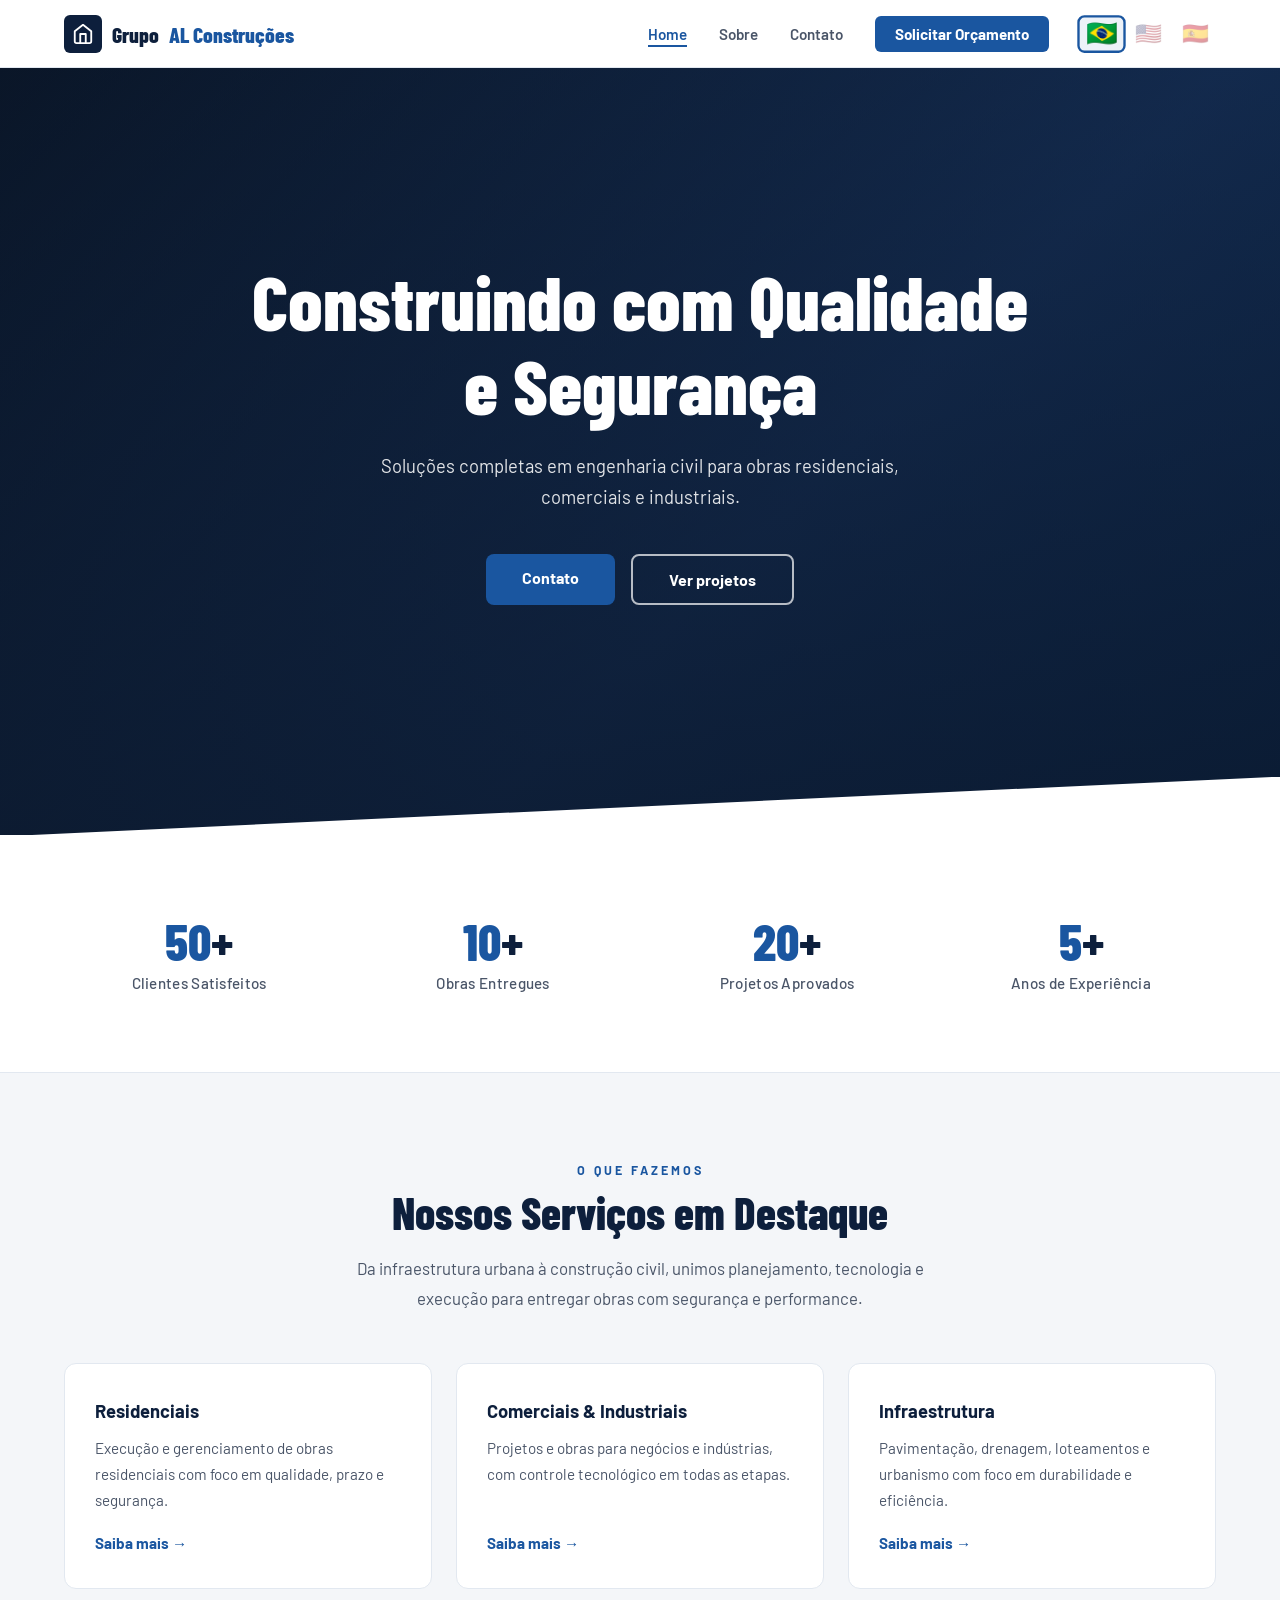
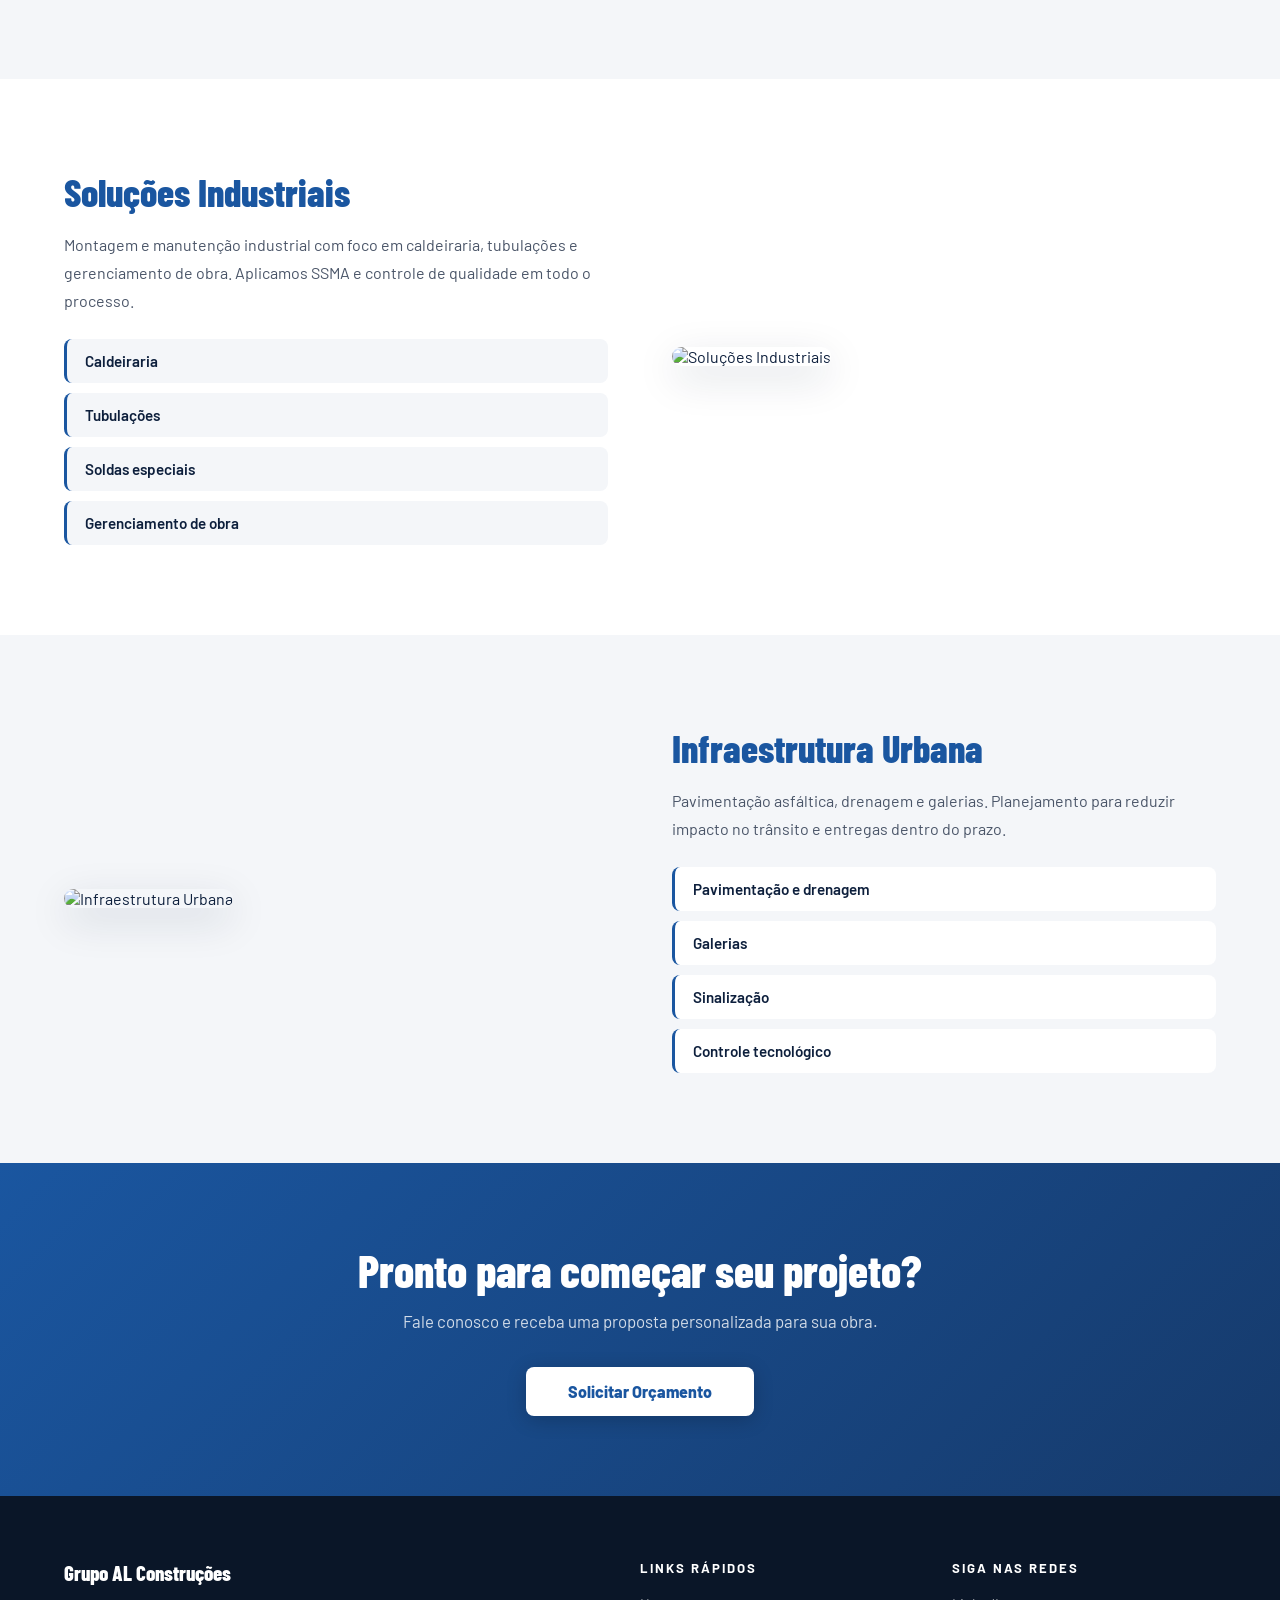
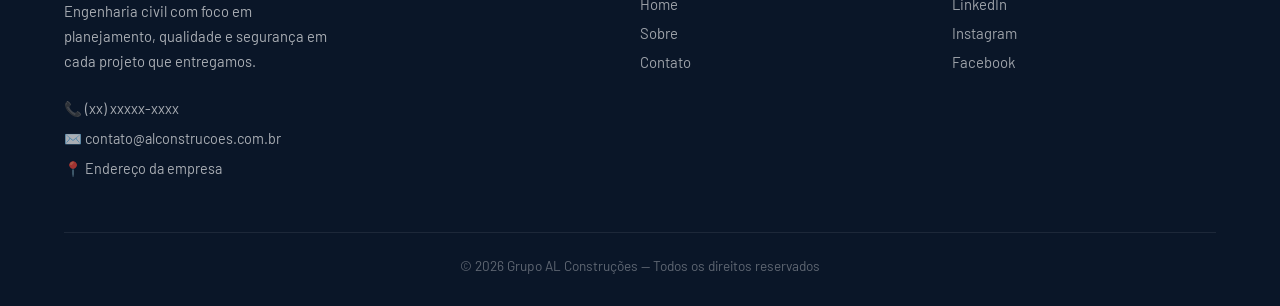
==== index.html @ e84b9c86 "atualiza nome para Grupo AL Construções" ====
<!DOCTYPE html>
<html lang="pt-BR">
<head>
  <meta charset="UTF-8"/>
  <meta name="viewport" content="width=device-width, initial-scale=1.0"/>
  <title>Home | Grupo AL Construções</title>
  <link href="https://fonts.googleapis.com/css2?family=Barlow:wght@400;500;600;700;800&family=Barlow+Condensed:wght@600;700;800&display=swap" rel="stylesheet"/>
  <link rel="stylesheet" href="assets/css/style.css"/>
  <style>

    /* ── HERO HOME ── */
    .hero-home {
      margin-top: var(--nav-height);
      position: relative; min-height: 620px;
      background: linear-gradient(135deg, #0a1628 0%, #1a3a6b 60%, #0d2e5a 100%);
      display: flex; align-items: center; justify-content: center; overflow: hidden;
    }
    .hero-home .hero-bg {
      position: absolute; inset: 0;
      background-image: url('assets/images/hero-home.jpg');
      background-size: cover; background-position: center; opacity: 0.28;
    }
    .hero-home .hero-overlay {
      position: absolute; inset: 0;
      background: linear-gradient(to bottom, rgba(10,22,40,0.45) 0%, rgba(10,22,40,0.78) 100%);
    }
    .hero-home::after {
      content: ''; position: absolute; bottom: -2px; left: 0; right: 0;
      height: 60px; background: var(--white);
      clip-path: polygon(0 100%, 100% 0, 100% 100%);
    }
    .hero-home-content {
      position: relative; z-index: 2;
      text-align: center; color: var(--white);
      padding: 100px 20px 140px;
      animation: fadeUp .8s ease both;
      max-width: 820px;
    }
    .hero-home-content h1 {
      font-family: 'Barlow Condensed', sans-serif;
      font-size: clamp(2.8rem, 6vw, 4.8rem);
      font-weight: 800; line-height: 1.1; margin-bottom: 24px;
    }
    .hero-home-content h1 em {
      font-style: normal; color: var(--gold);
    }
    .hero-home-content p {
      font-size: 1.15rem; max-width: 580px;
      margin: 0 auto 40px; opacity: 0.88; line-height: 1.7;
    }
    .hero-btns { display: flex; gap: 16px; justify-content: center; flex-wrap: wrap; }
    .btn-primary {
      display: inline-block;
      background: var(--blue-accent); color: var(--white);
      font-family: 'Barlow', sans-serif; font-weight: 700; font-size: 1rem;
      padding: 14px 36px; border-radius: 8px; text-decoration: none;
      transition: background .2s, transform .2s;
    }
    .btn-primary:hover { background: var(--blue-mid); transform: translateY(-2px); }
    .btn-outline {
      display: inline-block;
      background: transparent; color: var(--white);
      border: 2px solid rgba(255,255,255,0.7);
      font-family: 'Barlow', sans-serif; font-weight: 700; font-size: 1rem;
      padding: 14px 36px; border-radius: 8px; text-decoration: none;
      transition: background .2s, border-color .2s, transform .2s;
    }
    .btn-outline:hover {
      background: rgba(255,255,255,0.1);
      border-color: var(--white); transform: translateY(-2px);
    }

    /* ── STATS ── */
    .stats {
      background: var(--white);
      padding: 60px 5%;
      border-bottom: 1px solid var(--gray-mid);
    }
    .stats-grid {
      display: grid; grid-template-columns: repeat(4, 1fr);
      gap: 24px; max-width: 1200px; margin: 0 auto;
      text-align: center;
    }
    .stat-item { padding: 20px; }
    .stat-num {
      font-family: 'Barlow Condensed', sans-serif;
      font-size: clamp(2.4rem, 4vw, 3.4rem);
      font-weight: 800; color: var(--blue-dark);
      line-height: 1; margin-bottom: 8px;
    }
    .stat-num span { color: var(--blue-accent); }
    .stat-label {
      font-size: 0.95rem; color: var(--gray-text);
      font-weight: 500; letter-spacing: 0.3px;
    }

    /* ── SERVIÇOS ── */
    .services { background: var(--gray-light); }
    .services-header { text-align: center; margin-bottom: 50px; }
    .services-header .section-sub { margin: 0 auto; }
    .services-grid {
      display: grid; grid-template-columns: repeat(3, 1fr);
      gap: 24px; max-width: 1200px; margin: 0 auto;
    }
    .service-card {
      background: var(--white); border-radius: 12px;
      padding: 36px 30px; border: 1px solid var(--gray-mid);
      transition: transform .25s, box-shadow .25s;
      display: flex; flex-direction: column;
    }
    .service-card:hover {
      transform: translateY(-6px);
      box-shadow: 0 16px 40px rgba(13,31,60,0.10);
    }
    .service-card h3 {
      font-size: 1.15rem; font-weight: 700;
      color: var(--blue-dark); margin-bottom: 14px;
    }
    .service-card p {
      font-size: 0.95rem; color: var(--gray-text);
      line-height: 1.7; flex: 1;
    }
    .service-link {
      display: inline-block; margin-top: 20px;
      color: var(--blue-accent); font-weight: 700; font-size: 0.95rem;
      text-decoration: none; transition: gap .2s;
    }
    .service-link:hover { color: var(--blue-mid); }
    .service-link::after { content: ' →'; }

    /* ── SEÇÃO SERVIÇO DETALHADO (texto + foto alternados) ── */
    .service-detail { background: var(--white); }
    .service-detail.alt { background: var(--gray-light); }

    .service-detail-inner {
      max-width: 1200px; margin: 0 auto;
      display: grid; grid-template-columns: 1fr 1fr;
      gap: 64px; align-items: center;
    }
    .service-detail.alt .service-detail-inner { direction: rtl; }
    .service-detail.alt .service-detail-text { direction: ltr; }
    .service-detail.alt .service-detail-img  { direction: ltr; }

    .service-detail-text h2 {
      font-family: 'Barlow Condensed', sans-serif;
      font-size: clamp(1.8rem, 3vw, 2.6rem);
      font-weight: 800; color: var(--blue-accent);
      margin-bottom: 16px; line-height: 1.2;
    }
    .service-detail-text p {
      font-size: 1rem; color: var(--gray-text);
      line-height: 1.75; margin-bottom: 24px;
    }
    .service-tags { display: flex; flex-direction: column; gap: 10px; }
    .service-tag {
      background: var(--gray-light);
      border-radius: 8px; padding: 13px 18px;
      font-size: 0.95rem; font-weight: 600;
      color: var(--blue-dark);
      border-left: 3px solid var(--blue-accent);
    }
    .service-detail.alt .service-tag { background: var(--white); }

    .service-detail-img img {
      width: 100%; height: 420px; object-fit: cover;
      border-radius: 14px;
      box-shadow: 0 12px 40px rgba(13,31,60,0.15);
    }

    /* ── RESPONSIVE ── */
    @media(max-width: 900px) {
      .stats-grid { grid-template-columns: repeat(2, 1fr); }
      .services-grid { grid-template-columns: 1fr; }
      .service-detail-inner { grid-template-columns: 1fr; gap: 32px; }
      .service-detail.alt .service-detail-inner { direction: ltr; }
      .service-detail-img img { height: 280px; }
    }
  </style>
</head>

<body data-page="home">

  <nav id="navbar"></nav>

  <!-- HERO -->
  <section class="hero-home">
    <div class="hero-bg"></div>
    <div class="hero-overlay"></div>
    <div class="hero-home-content">
      <h1 data-i18n="hero_title_home">Construindo com <em>Qualidade</em> e <em>Segurança</em></h1>
      <p data-i18n="hero_sub_home">Soluções completas em engenharia civil para obras residenciais, comerciais e industriais.</p>
      <div class="hero-btns">
        <a href="contato.html" class="btn-primary" data-i18n="hero_btn_contact">Contato</a>
        <a href="sobre.html"   class="btn-outline"  data-i18n="hero_btn_projects">Ver projetos</a>
      </div>
    </div>
  </section>

  <!-- STATS -->
  <section class="stats">
    <div class="stats-grid">
      <div class="stat-item">
        <div class="stat-num"><span data-i18n="stat_1_num">50</span>+</div>
        <div class="stat-label" data-i18n="stat_1_label">Clientes Satisfeitos</div>
      </div>
      <div class="stat-item">
        <div class="stat-num"><span data-i18n="stat_2_num">10</span>+</div>
        <div class="stat-label" data-i18n="stat_2_label">Obras Entregues</div>
      </div>
      <div class="stat-item">
        <div class="stat-num"><span data-i18n="stat_3_num">20</span>+</div>
        <div class="stat-label" data-i18n="stat_3_label">Projetos Aprovados</div>
      </div>
      <div class="stat-item">
        <div class="stat-num"><span data-i18n="stat_4_num">5</span>+</div>
        <div class="stat-label" data-i18n="stat_4_label">Anos de Experiência</div>
      </div>
    </div>
  </section>

  <!-- SERVIÇOS EM DESTAQUE -->
  <section class="services">
    <div class="inner">
      <div class="services-header">
        <span class="section-label" data-i18n="srv_label">O que fazemos</span>
        <h2 class="section-title" data-i18n="srv_title">Nossos Serviços em Destaque</h2>
        <p class="section-sub" data-i18n="srv_sub">Da infraestrutura urbana à construção civil, unimos planejamento, tecnologia e execução para entregar obras com segurança e performance.</p>
      </div>
      <div class="services-grid">
        <div class="service-card">
          <h3 data-i18n="srv_1_title">Residenciais</h3>
          <p data-i18n="srv_1_text">Execução e gerenciamento de obras residenciais com foco em qualidade, prazo e segurança.</p>
          <a href="sobre.html" class="service-link" data-i18n="srv_link">Saiba mais</a>
        </div>
        <div class="service-card">
          <h3 data-i18n="srv_2_title">Comerciais & Industriais</h3>
          <p data-i18n="srv_2_text">Projetos e obras para negócios e indústrias, com controle tecnológico em todas as etapas.</p>
          <a href="sobre.html" class="service-link" data-i18n="srv_link">Saiba mais</a>
        </div>
        <div class="service-card">
          <h3 data-i18n="srv_3_title">Infraestrutura</h3>
          <p data-i18n="srv_3_text">Pavimentação, drenagem, loteamentos e urbanismo com foco em durabilidade e eficiência.</p>
          <a href="sobre.html" class="service-link" data-i18n="srv_link">Saiba mais</a>
        </div>
      </div>
    </div>
  </section>

  <!-- DETALHE: SOLUÇÕES INDUSTRIAIS -->
  <section class="service-detail" style="padding: 90px 5%;">
    <div class="service-detail-inner">
      <div class="service-detail-text">
        <h2 data-i18n="det_1_title">Soluções Industriais</h2>
        <p data-i18n="det_1_text">Montagem e manutenção industrial com foco em caldeiraria, tubulações e gerenciamento de obra. Aplicamos SSMA e controle de qualidade em todo o processo.</p>
        <div class="service-tags">
          <div class="service-tag" data-i18n="det_1_tag_1">Caldeiraria</div>
          <div class="service-tag" data-i18n="det_1_tag_2">Tubulações</div>
          <div class="service-tag" data-i18n="det_1_tag_3">Soldas especiais</div>
          <div class="service-tag" data-i18n="det_1_tag_4">Gerenciamento de obra</div>
        </div>
      </div>
      <div class="service-detail-img">
        <img src="assets/images/obras/industrial.jpg" alt="Soluções Industriais"/>
      </div>
    </div>
  </section>

  <!-- DETALHE: INFRAESTRUTURA URBANA -->
  <section class="service-detail alt" style="padding: 90px 5%;">
    <div class="service-detail-inner">
      <div class="service-detail-text">
        <h2 data-i18n="det_2_title">Infraestrutura Urbana</h2>
        <p data-i18n="det_2_text">Pavimentação asfáltica, drenagem e galerias. Planejamento para reduzir impacto no trânsito e entregas dentro do prazo.</p>
        <div class="service-tags">
          <div class="service-tag" data-i18n="det_2_tag_1">Pavimentação e drenagem</div>
          <div class="service-tag" data-i18n="det_2_tag_2">Galerias</div>
          <div class="service-tag" data-i18n="det_2_tag_3">Sinalização</div>
          <div class="service-tag" data-i18n="det_2_tag_4">Controle tecnológico</div>
        </div>
      </div>
      <div class="service-detail-img">
        <img src="assets/images/obras/infraestrutura.jpg" alt="Infraestrutura Urbana"/>
      </div>
    </div>
  </section>

  <!-- CTA -->
  <section class="cta-banner">
    <h2 data-i18n="cta_title">Pronto para começar seu projeto?</h2>
    <p data-i18n="cta_sub">Fale conosco e receba uma proposta personalizada para sua obra.</p>
    <a href="contato.html" class="btn-cta" data-i18n="cta_btn">Solicitar Orçamento</a>
  </section>

  <footer id="footer"></footer>

  <script src="assets/js/main.js"></script>
  <script>
    // Traduções específicas da Home — adicionadas ao objeto T do main.js
    document.addEventListener('DOMContentLoaded', () => {
      const extra = {
        pt: {
          hero_btn_contact: "Contato", hero_btn_projects: "Ver projetos",
          stat_1_num:"50",  stat_1_label:"Clientes Satisfeitos",
          stat_2_num:"10",  stat_2_label:"Obras Entregues",
          stat_3_num:"20",  stat_3_label:"Projetos Aprovados",
          stat_4_num:"5",   stat_4_label:"Anos de Experiência",
          srv_label:"O que fazemos", srv_title:"Nossos Serviços em Destaque",
          srv_sub:"Da infraestrutura urbana à construção civil, unimos planejamento, tecnologia e execução para entregar obras com segurança e performance.",
          srv_1_title:"Residenciais",           srv_1_text:"Execução e gerenciamento de obras residenciais com foco em qualidade, prazo e segurança.",
          srv_2_title:"Comerciais & Industriais",srv_2_text:"Projetos e obras para negócios e indústrias, com controle tecnológico em todas as etapas.",
          srv_3_title:"Infraestrutura",          srv_3_text:"Pavimentação, drenagem, loteamentos e urbanismo com foco em durabilidade e eficiência.",
          srv_link:"Saiba mais",
          det_1_title:"Soluções Industriais",
          det_1_text:"Montagem e manutenção industrial com foco em caldeiraria, tubulações e gerenciamento de obra. Aplicamos SSMA e controle de qualidade em todo o processo.",
          det_1_tag_1:"Caldeiraria", det_1_tag_2:"Tubulações", det_1_tag_3:"Soldas especiais", det_1_tag_4:"Gerenciamento de obra",
          det_2_title:"Infraestrutura Urbana",
          det_2_text:"Pavimentação asfáltica, drenagem e galerias. Planejamento para reduzir impacto no trânsito e entregas dentro do prazo.",
          det_2_tag_1:"Pavimentação e drenagem", det_2_tag_2:"Galerias", det_2_tag_3:"Sinalização", det_2_tag_4:"Controle tecnológico",
        },
        en: {
          hero_btn_contact: "Contact", hero_btn_projects: "View projects",
          stat_1_num:"50",  stat_1_label:"Satisfied Clients",
          stat_2_num:"10",  stat_2_label:"Delivered Projects",
          stat_3_num:"20",  stat_3_label:"Approved Projects",
          stat_4_num:"5",   stat_4_label:"Years of Experience",
          srv_label:"What we do", srv_title:"Our Featured Services",
          srv_sub:"From urban infrastructure to civil construction, we combine planning, technology and execution to deliver safe, high-performance projects.",
          srv_1_title:"Residential",             srv_1_text:"Execution and management of residential construction projects focused on quality, deadlines and safety.",
          srv_2_title:"Commercial & Industrial",  srv_2_text:"Projects and construction for businesses and industries, with technological control at every stage.",
          srv_3_title:"Infrastructure",           srv_3_text:"Paving, drainage, land development and urban planning focused on durability and efficiency.",
          srv_link:"Learn more",
          det_1_title:"Industrial Solutions",
          det_1_text:"Industrial assembly and maintenance focused on boilermaking, piping and project management. We apply SSMA and quality control throughout the process.",
          det_1_tag_1:"Boilermaking", det_1_tag_2:"Piping", det_1_tag_3:"Special welding", det_1_tag_4:"Project management",
          det_2_title:"Urban Infrastructure",
          det_2_text:"Asphalt paving, drainage and galleries. Planning to reduce traffic impact and deliver on time.",
          det_2_tag_1:"Paving and drainage", det_2_tag_2:"Galleries", det_2_tag_3:"Signage", det_2_tag_4:"Technological control",
        },
        es: {
          hero_btn_contact: "Contacto", hero_btn_projects: "Ver proyectos",
          stat_1_num:"50",  stat_1_label:"Clientes Satisfechos",
          stat_2_num:"10",  stat_2_label:"Obras Entregadas",
          stat_3_num:"20",  stat_3_label:"Proyectos Aprobados",
          stat_4_num:"5",   stat_4_label:"Años de Experiencia",
          srv_label:"Lo que hacemos", srv_title:"Nuestros Servicios Destacados",
          srv_sub:"Desde la infraestructura urbana hasta la construcción civil, unimos planificación, tecnología y ejecución para entregar obras con seguridad y rendimiento.",
          srv_1_title:"Residenciales",              srv_1_text:"Ejecución y gestión de obras residenciales con foco en calidad, plazos y seguridad.",
          srv_2_title:"Comerciales & Industriales",  srv_2_text:"Proyectos y obras para negocios e industrias, con control tecnológico en todas las etapas.",
          srv_3_title:"Infraestructura",             srv_3_text:"Pavimentación, drenaje, loteos y urbanismo con enfoque en durabilidad y eficiencia.",
          srv_link:"Más información",
          det_1_title:"Soluciones Industriales",
          det_1_text:"Montaje y mantenimiento industrial con enfoque en calderería, tuberías y gestión de obra. Aplicamos SSMA y control de calidad en todo el proceso.",
          det_1_tag_1:"Calderería", det_1_tag_2:"Tuberías", det_1_tag_3:"Soldaduras especiales", det_1_tag_4:"Gestión de obra",
          det_2_title:"Infraestructura Urbana",
          det_2_text:"Pavimentación asfáltica, drenaje y galerías. Planificación para reducir el impacto en el tráfico y entregas dentro del plazo.",
          det_2_tag_1:"Pavimentación y drenaje", det_2_tag_2:"Galerías", det_2_tag_3:"Señalización", det_2_tag_4:"Control tecnológico",
        }
      };

      // Mescla as traduções extras no objeto T do main.js
      ['pt','en','es'].forEach(lang => Object.assign(T[lang], extra[lang]));

      // Reaplicar idioma atual após mesclar
      applyLang();
    });
  </script>

</body>
</html>
---- assets/css/style.css ----
/* ============================================================
   A.L. CONSTRUÇÕES LTDA — Global Stylesheet
   ============================================================ */

*, *::before, *::after { box-sizing: border-box; margin: 0; padding: 0; }

:root {
  --blue-dark:   #0d1f3c;
  --blue-mid:    #163a6b;
  --blue-accent: #1a56a0;
  --blue-light:  #2d7dd2;
  --gold:        #e8a020;
  --white:       #ffffff;
  --gray-light:  #f4f6f9;
  --gray-mid:    #e2e8f0;
  --gray-text:   #4a5568;
  --dark-footer: #0a1628;
  --nav-height:  68px;
}

html { scroll-behavior: smooth; }

body {
  font-family: 'Barlow', sans-serif;
  color: var(--blue-dark);
  background: var(--white);
}

/* ── TIPOGRAFIA GLOBAL ── */
.section-label {
  font-size: 0.78rem; font-weight: 700; letter-spacing: 3px;
  text-transform: uppercase; color: var(--blue-accent); margin-bottom: 10px;
  display: block;
}
.section-title {
  font-family: 'Barlow Condensed', sans-serif;
  font-size: clamp(1.9rem, 3.5vw, 2.8rem);
  font-weight: 800; color: var(--blue-dark);
  line-height: 1.15; margin-bottom: 16px;
}
.section-sub {
  font-size: 1.05rem; color: var(--gray-text);
  max-width: 600px; line-height: 1.75;
}
.inner { max-width: 1200px; margin: 0 auto; }

/* ── NAVBAR ── */
#navbar {
  position: fixed; top: 0; left: 0; width: 100%; z-index: 100;
  background: rgba(255,255,255,0.97);
  backdrop-filter: blur(8px);
  border-bottom: 1px solid var(--gray-mid);
  display: flex; align-items: center; justify-content: space-between;
  padding: 0 5%; height: var(--nav-height);
}
.nav-logo {
  font-family: 'Barlow Condensed', sans-serif;
  font-size: 1.35rem; font-weight: 800;
  color: var(--blue-dark); text-decoration: none;
  display: flex; align-items: center; gap: 10px;
}
.nav-logo span { color: var(--blue-accent); }
.logo-icon {
  width: 38px; height: 38px; background: var(--blue-dark);
  border-radius: 6px; display: flex; align-items: center; justify-content: center;
}
.logo-icon svg { width: 22px; height: 22px; }
.nav-right { display: flex; align-items: center; gap: 32px; }
.nav-links { display: flex; gap: 32px; list-style: none; }
.nav-links a {
  text-decoration: none; font-weight: 600; font-size: 0.95rem;
  color: var(--gray-text); transition: color .2s;
}
.nav-links a:hover { color: var(--blue-accent); }
.nav-links a.active {
  color: var(--blue-accent);
  border-bottom: 2px solid var(--blue-accent);
  padding-bottom: 2px;
}
.nav-cta {
  background: var(--blue-accent) !important;
  color: var(--white) !important;
  padding: 9px 20px; border-radius: 6px;
  font-weight: 700 !important;
  border-bottom: none !important;
  transition: background .2s !important;
}
.nav-cta:hover { background: var(--blue-mid) !important; }

/* ── MENU MOBILE ── */
.nav-hamburger {
  display: none; flex-direction: column; gap: 5px;
  background: none; border: none; cursor: pointer; padding: 4px;
}
.nav-hamburger span {
  display: block; width: 24px; height: 2px;
  background: var(--blue-dark); border-radius: 2px;
  transition: transform .3s, opacity .3s;
}
.nav-hamburger.open span:nth-child(1) { transform: translateY(7px) rotate(45deg); }
.nav-hamburger.open span:nth-child(2) { opacity: 0; }
.nav-hamburger.open span:nth-child(3) { transform: translateY(-7px) rotate(-45deg); }

/* ── LANGUAGE SWITCHER ── */
.lang-switcher { display: flex; align-items: center; gap: 6px; }
.lang-btn {
  background: none; border: 2px solid transparent;
  cursor: pointer; padding: 3px 5px; border-radius: 6px;
  font-size: 1.35rem; line-height: 1; opacity: 0.4;
  transition: opacity .2s, transform .15s, border-color .2s;
}
.lang-btn:hover { opacity: 0.75; transform: scale(1.12); }
.lang-btn.active {
  opacity: 1; transform: scale(1.18);
  border-color: var(--blue-accent);
  background: rgba(26,86,160,0.08);
}

/* ── HERO (base — cada página sobrescreve a imagem) ── */
.hero {
  margin-top: var(--nav-height);
  position: relative; height: 520px;
  background: linear-gradient(135deg, #0a1628 0%, #1a3a6b 60%, #0d2e5a 100%);
  display: flex; align-items: center; justify-content: center; overflow: hidden;
}
.hero-bg {
  position: absolute; inset: 0;
  background-size: cover; background-position: center; opacity: 0.22;
}
.hero-overlay {
  position: absolute; inset: 0;
  background: linear-gradient(to bottom, rgba(13,31,60,0.5) 0%, rgba(13,31,60,0.82) 100%);
}
.hero::after {
  content: ''; position: absolute; bottom: -2px; left: 0; right: 0;
  height: 60px; background: var(--white);
  clip-path: polygon(0 100%, 100% 0, 100% 100%);
}
.hero-content {
  position: relative; z-index: 2; text-align: center;
  color: var(--white); padding: 0 20px;
  animation: fadeUp .8s ease both;
}
.hero-eyebrow {
  font-size: 0.82rem; font-weight: 700; letter-spacing: 3px;
  text-transform: uppercase; color: var(--gold); margin-bottom: 16px;
}
.hero-content h1 {
  font-family: 'Barlow Condensed', sans-serif;
  font-size: clamp(2.4rem, 5vw, 3.8rem);
  font-weight: 800; margin-bottom: 20px;
}
.hero-content p {
  font-size: 1.1rem; max-width: 560px;
  margin: 0 auto; opacity: 0.88; line-height: 1.7;
}
@keyframes fadeUp {
  from { opacity: 0; transform: translateY(28px); }
  to   { opacity: 1; transform: translateY(0); }
}

/* ── CTA BANNER ── */
.cta-banner {
  background: linear-gradient(135deg, var(--blue-accent) 0%, var(--blue-mid) 100%);
  padding: 80px 5%; text-align: center;
}
.cta-banner h2 {
  font-family: 'Barlow Condensed', sans-serif;
  font-size: clamp(1.8rem, 3.5vw, 2.8rem);
  font-weight: 800; color: var(--white); margin-bottom: 14px;
}
.cta-banner p { color: rgba(255,255,255,0.8); font-size: 1.05rem; margin-bottom: 36px; }
.btn-cta {
  display: inline-block; background: var(--white); color: var(--blue-accent);
  font-family: 'Barlow', sans-serif; font-weight: 800; font-size: 1rem;
  padding: 15px 42px; border-radius: 8px; text-decoration: none;
  transition: background .2s, transform .2s;
  box-shadow: 0 4px 20px rgba(0,0,0,0.2);
}
.btn-cta:hover { background: var(--gold); color: var(--white); transform: translateY(-2px); }

/* ── FOOTER ── */
#footer {
  background: var(--dark-footer);
  color: rgba(255,255,255,0.65);
  padding: 64px 5% 32px;
}
.footer-grid {
  display: grid; grid-template-columns: 2fr 1fr 1fr;
  gap: 48px; margin-bottom: 48px;
}
.footer-brand h3 {
  font-family: 'Barlow Condensed', sans-serif;
  font-size: 1.3rem; font-weight: 800;
  color: var(--white); margin-bottom: 14px;
}
.footer-brand p { font-size: 0.92rem; line-height: 1.7; max-width: 280px; }
.footer-contact { margin-top: 20px; font-size: 0.9rem; line-height: 2.1; }
.footer-contact a { color: rgba(255,255,255,0.65); text-decoration: none; }
.footer-contact a:hover { color: var(--white); }
.footer-col h4 {
  font-size: 0.82rem; font-weight: 700; letter-spacing: 2px;
  text-transform: uppercase; color: var(--white); margin-bottom: 18px;
}
.footer-col ul { list-style: none; }
.footer-col ul li { margin-bottom: 10px; }
.footer-col ul li a {
  color: rgba(255,255,255,0.6); text-decoration: none;
  font-size: 0.93rem; transition: color .2s;
}
.footer-col ul li a:hover { color: var(--white); }
.footer-bottom {
  border-top: 1px solid rgba(255,255,255,0.08);
  padding-top: 24px; text-align: center;
  font-size: 0.85rem; color: rgba(255,255,255,0.35);
}

/* ── SEÇÕES GENÉRICAS ── */
section { padding: 90px 5%; }

/* ── RESPONSIVO ── */
@media (max-width: 900px) {
  .nav-links, .lang-switcher { display: none; }
  .nav-links.mobile-open {
    display: flex; flex-direction: column;
    position: absolute; top: var(--nav-height); left: 0; right: 0;
    background: var(--white); padding: 20px 5% 28px;
    border-bottom: 1px solid var(--gray-mid);
    gap: 20px; box-shadow: 0 8px 24px rgba(0,0,0,0.08);
  }
  .lang-switcher.mobile-open { display: flex; padding: 0 5% 20px; background: var(--white); }
  .nav-hamburger { display: flex; }
  .footer-grid { grid-template-columns: 1fr; gap: 32px; }
}
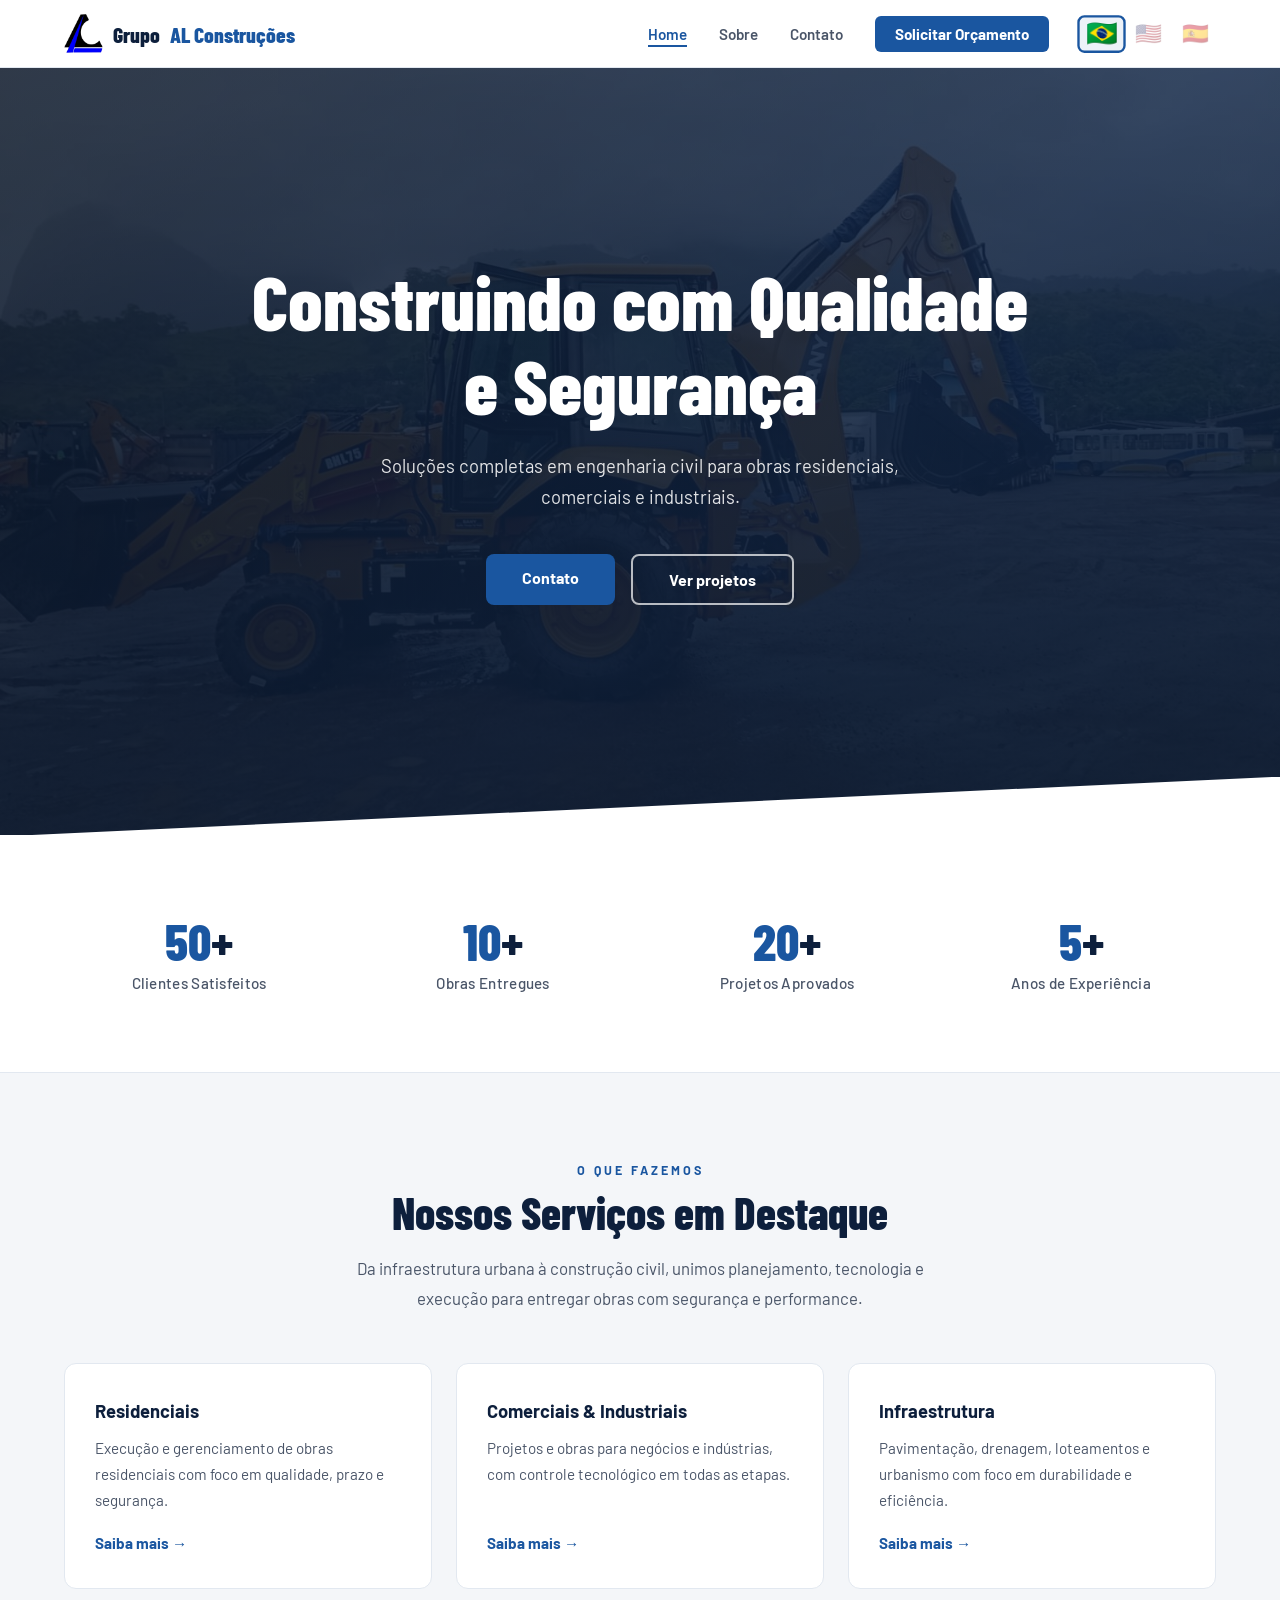
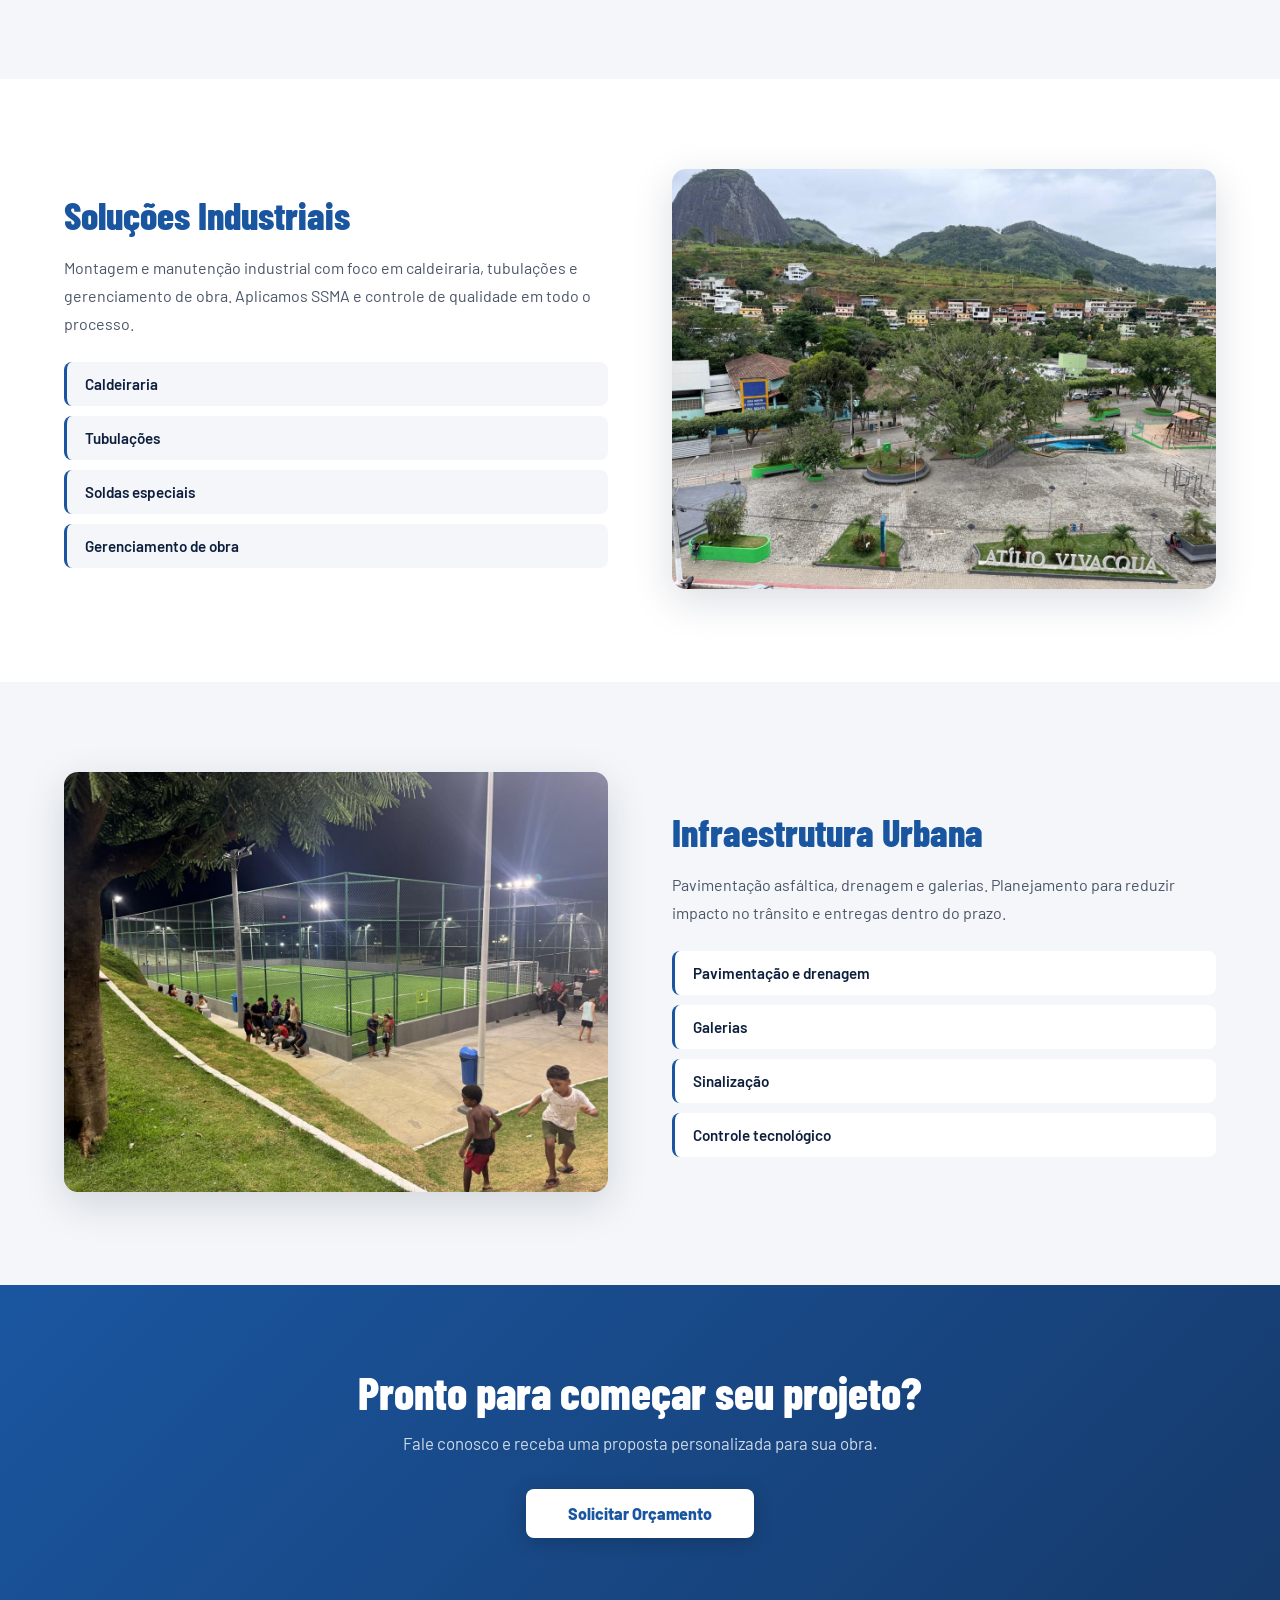
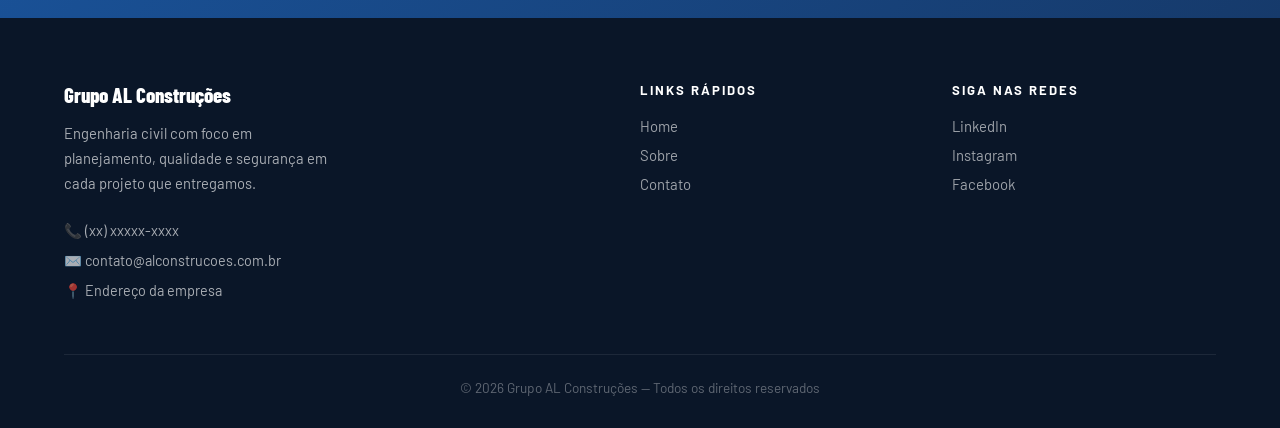
==== commit 17730602: "corrige extensao das imagens para .jpeg" ====
--- a/index.html
+++ b/index.html
@@ -17,7 +17,7 @@
     }
     .hero-home .hero-bg {
       position: absolute; inset: 0;
-      background-image: url('assets/images/hero-home.jpg');
+      background-image: url('assets/images/hero-home.jpeg');
       background-size: cover; background-position: center; opacity: 0.28;
     }
     .hero-home .hero-overlay {
@@ -184,7 +184,7 @@
 
   <!-- HERO -->
   <section class="hero-home">
-    <div class="hero-bg"></div>
+    <div class="hero-bg" style="background-image:url('assets/images/hero-home.jpeg');"></div>
     <div class="hero-overlay"></div>
     <div class="hero-home-content">
       <h1 data-i18n="hero_title_home">Construindo com <em>Qualidade</em> e <em>Segurança</em></h1>
@@ -260,7 +260,7 @@
         </div>
       </div>
       <div class="service-detail-img">
-        <img src="assets/images/obras/industrial.jpg" alt="Soluções Industriais"/>
+        <img src="assets/images/obras/industrial.jpeg" alt="Soluções Industriais"/>
       </div>
     </div>
   </section>
@@ -279,7 +279,7 @@
         </div>
       </div>
       <div class="service-detail-img">
-        <img src="assets/images/obras/infraestrutura.jpg" alt="Infraestrutura Urbana"/>
+        <img src="assets/images/obras/infraestrutura.jpeg" alt="Infraestrutura Urbana"/>
       </div>
     </div>
   </section>
@@ -366,4 +366,4 @@
   </script>
 
 </body>
-</html>
+</html>
--- a/assets/css/style.css
+++ b/assets/css/style.css
@@ -60,6 +60,10 @@
   display: flex; align-items: center; gap: 10px;
 }
 .nav-logo span { color: var(--blue-accent); }
+.nav-logo-img {
+  height: 40px; width: auto;
+  object-fit: contain;
+}
 .logo-icon {
   width: 38px; height: 38px; background: var(--blue-dark);
   border-radius: 6px; display: flex; align-items: center; justify-content: center;
@@ -231,4 +235,4 @@
   .lang-switcher.mobile-open { display: flex; padding: 0 5% 20px; background: var(--white); }
   .nav-hamburger { display: flex; }
   .footer-grid { grid-template-columns: 1fr; gap: 32px; }
-}
+}
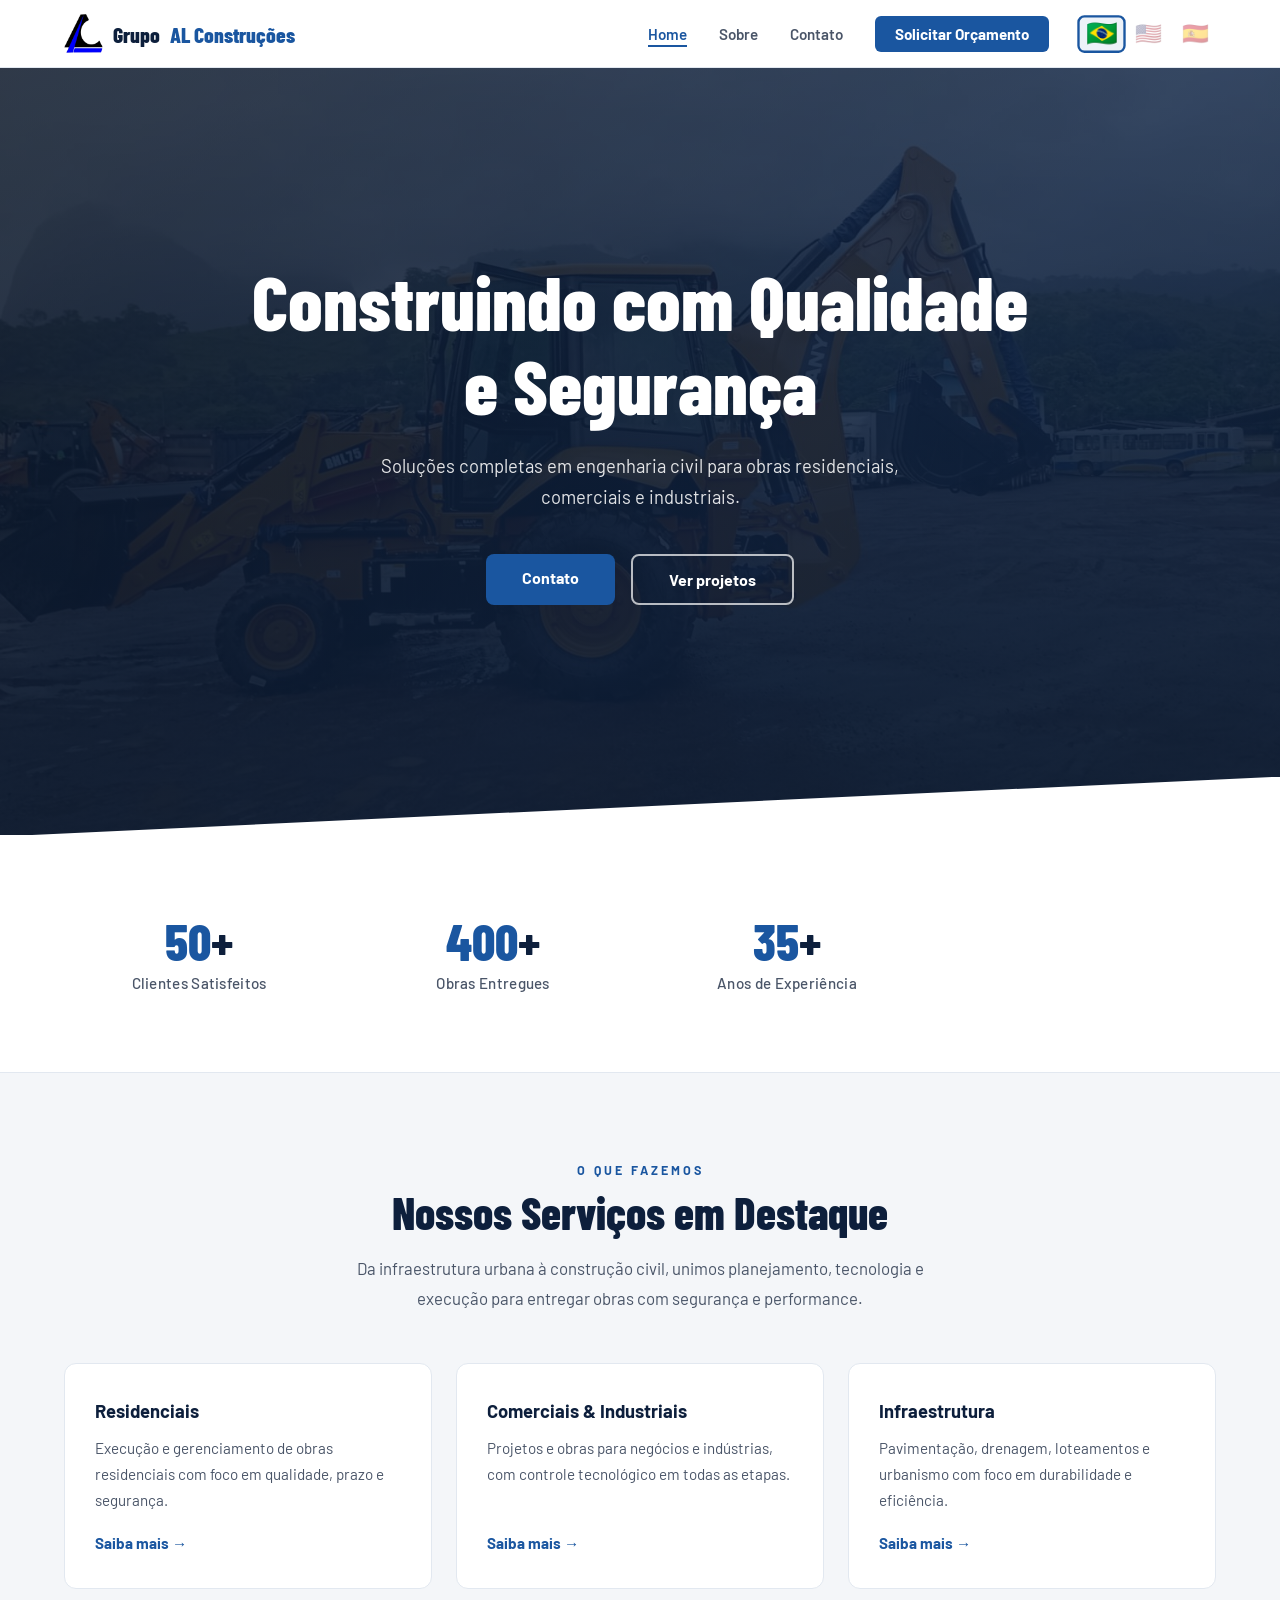
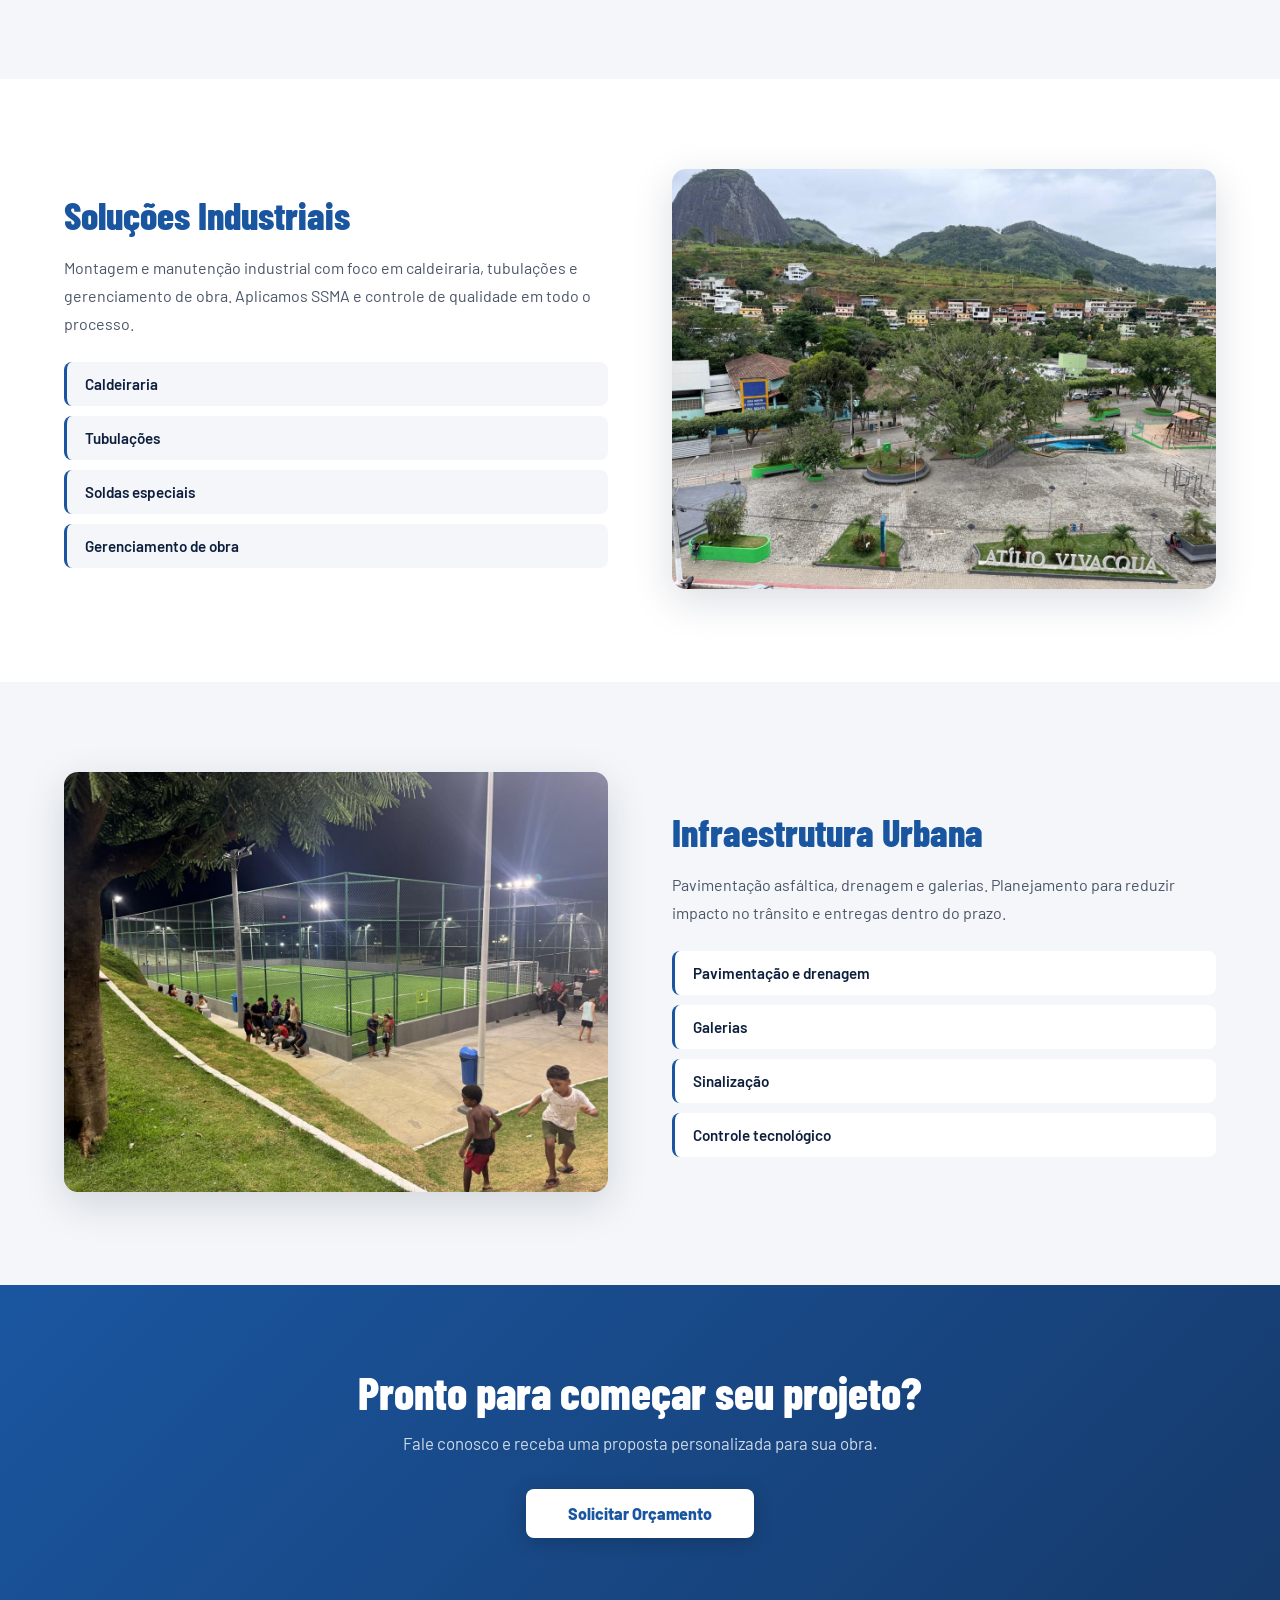
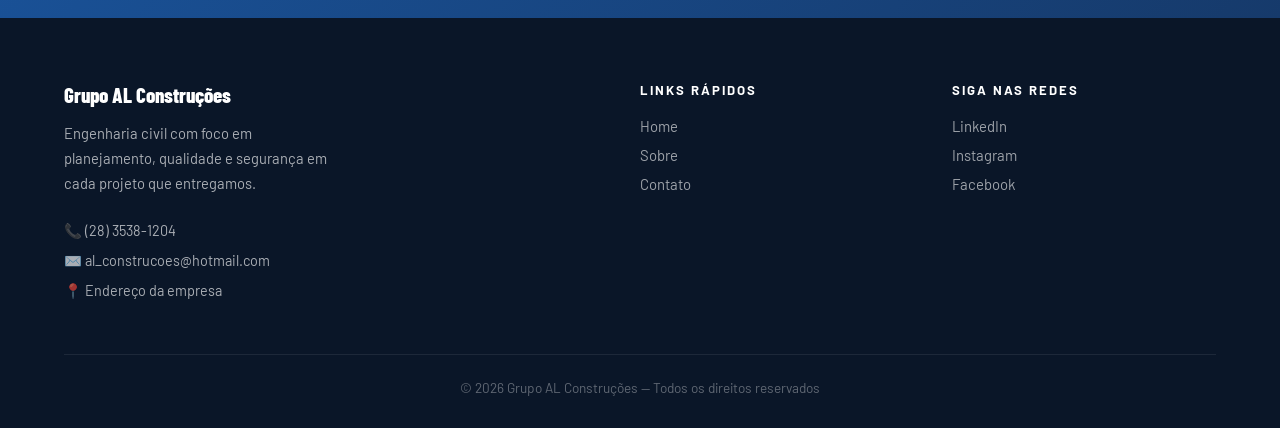
==== commit 153eb045: "atualiza stats e dados de contato reais" ====
--- a/index.html
+++ b/index.html
@@ -204,15 +204,11 @@
         <div class="stat-label" data-i18n="stat_1_label">Clientes Satisfeitos</div>
       </div>
       <div class="stat-item">
-        <div class="stat-num"><span data-i18n="stat_2_num">10</span>+</div>
+        <div class="stat-num"><span data-i18n="stat_2_num">400</span>+</div>
         <div class="stat-label" data-i18n="stat_2_label">Obras Entregues</div>
       </div>
       <div class="stat-item">
-        <div class="stat-num"><span data-i18n="stat_3_num">20</span>+</div>
-        <div class="stat-label" data-i18n="stat_3_label">Projetos Aprovados</div>
-      </div>
-      <div class="stat-item">
-        <div class="stat-num"><span data-i18n="stat_4_num">5</span>+</div>
+        <div class="stat-num"><span data-i18n="stat_4_num">35</span>+</div>
         <div class="stat-label" data-i18n="stat_4_label">Anos de Experiência</div>
       </div>
     </div>
@@ -301,9 +297,8 @@
         pt: {
           hero_btn_contact: "Contato", hero_btn_projects: "Ver projetos",
           stat_1_num:"50",  stat_1_label:"Clientes Satisfeitos",
-          stat_2_num:"10",  stat_2_label:"Obras Entregues",
-          stat_3_num:"20",  stat_3_label:"Projetos Aprovados",
-          stat_4_num:"5",   stat_4_label:"Anos de Experiência",
+          stat_2_num:"400", stat_2_label:"Obras Entregues",
+          stat_4_num:"35",  stat_4_label:"Anos de Experiência",
           srv_label:"O que fazemos", srv_title:"Nossos Serviços em Destaque",
           srv_sub:"Da infraestrutura urbana à construção civil, unimos planejamento, tecnologia e execução para entregar obras com segurança e performance.",
           srv_1_title:"Residenciais",           srv_1_text:"Execução e gerenciamento de obras residenciais com foco em qualidade, prazo e segurança.",
@@ -320,9 +315,8 @@
         en: {
           hero_btn_contact: "Contact", hero_btn_projects: "View projects",
           stat_1_num:"50",  stat_1_label:"Satisfied Clients",
-          stat_2_num:"10",  stat_2_label:"Delivered Projects",
-          stat_3_num:"20",  stat_3_label:"Approved Projects",
-          stat_4_num:"5",   stat_4_label:"Years of Experience",
+          stat_2_num:"400", stat_2_label:"Delivered Projects",
+          stat_4_num:"35",  stat_4_label:"Years of Experience",
           srv_label:"What we do", srv_title:"Our Featured Services",
           srv_sub:"From urban infrastructure to civil construction, we combine planning, technology and execution to deliver safe, high-performance projects.",
           srv_1_title:"Residential",             srv_1_text:"Execution and management of residential construction projects focused on quality, deadlines and safety.",
@@ -339,9 +333,8 @@
         es: {
           hero_btn_contact: "Contacto", hero_btn_projects: "Ver proyectos",
           stat_1_num:"50",  stat_1_label:"Clientes Satisfechos",
-          stat_2_num:"10",  stat_2_label:"Obras Entregadas",
-          stat_3_num:"20",  stat_3_label:"Proyectos Aprobados",
-          stat_4_num:"5",   stat_4_label:"Años de Experiencia",
+          stat_2_num:"400", stat_2_label:"Obras Entregadas",
+          stat_4_num:"35",  stat_4_label:"Años de Experiencia",
           srv_label:"Lo que hacemos", srv_title:"Nuestros Servicios Destacados",
           srv_sub:"Desde la infraestructura urbana hasta la construcción civil, unimos planificación, tecnología y ejecución para entregar obras con seguridad y rendimiento.",
           srv_1_title:"Residenciales",              srv_1_text:"Ejecución y gestión de obras residenciales con foco en calidad, plazos y seguridad.",
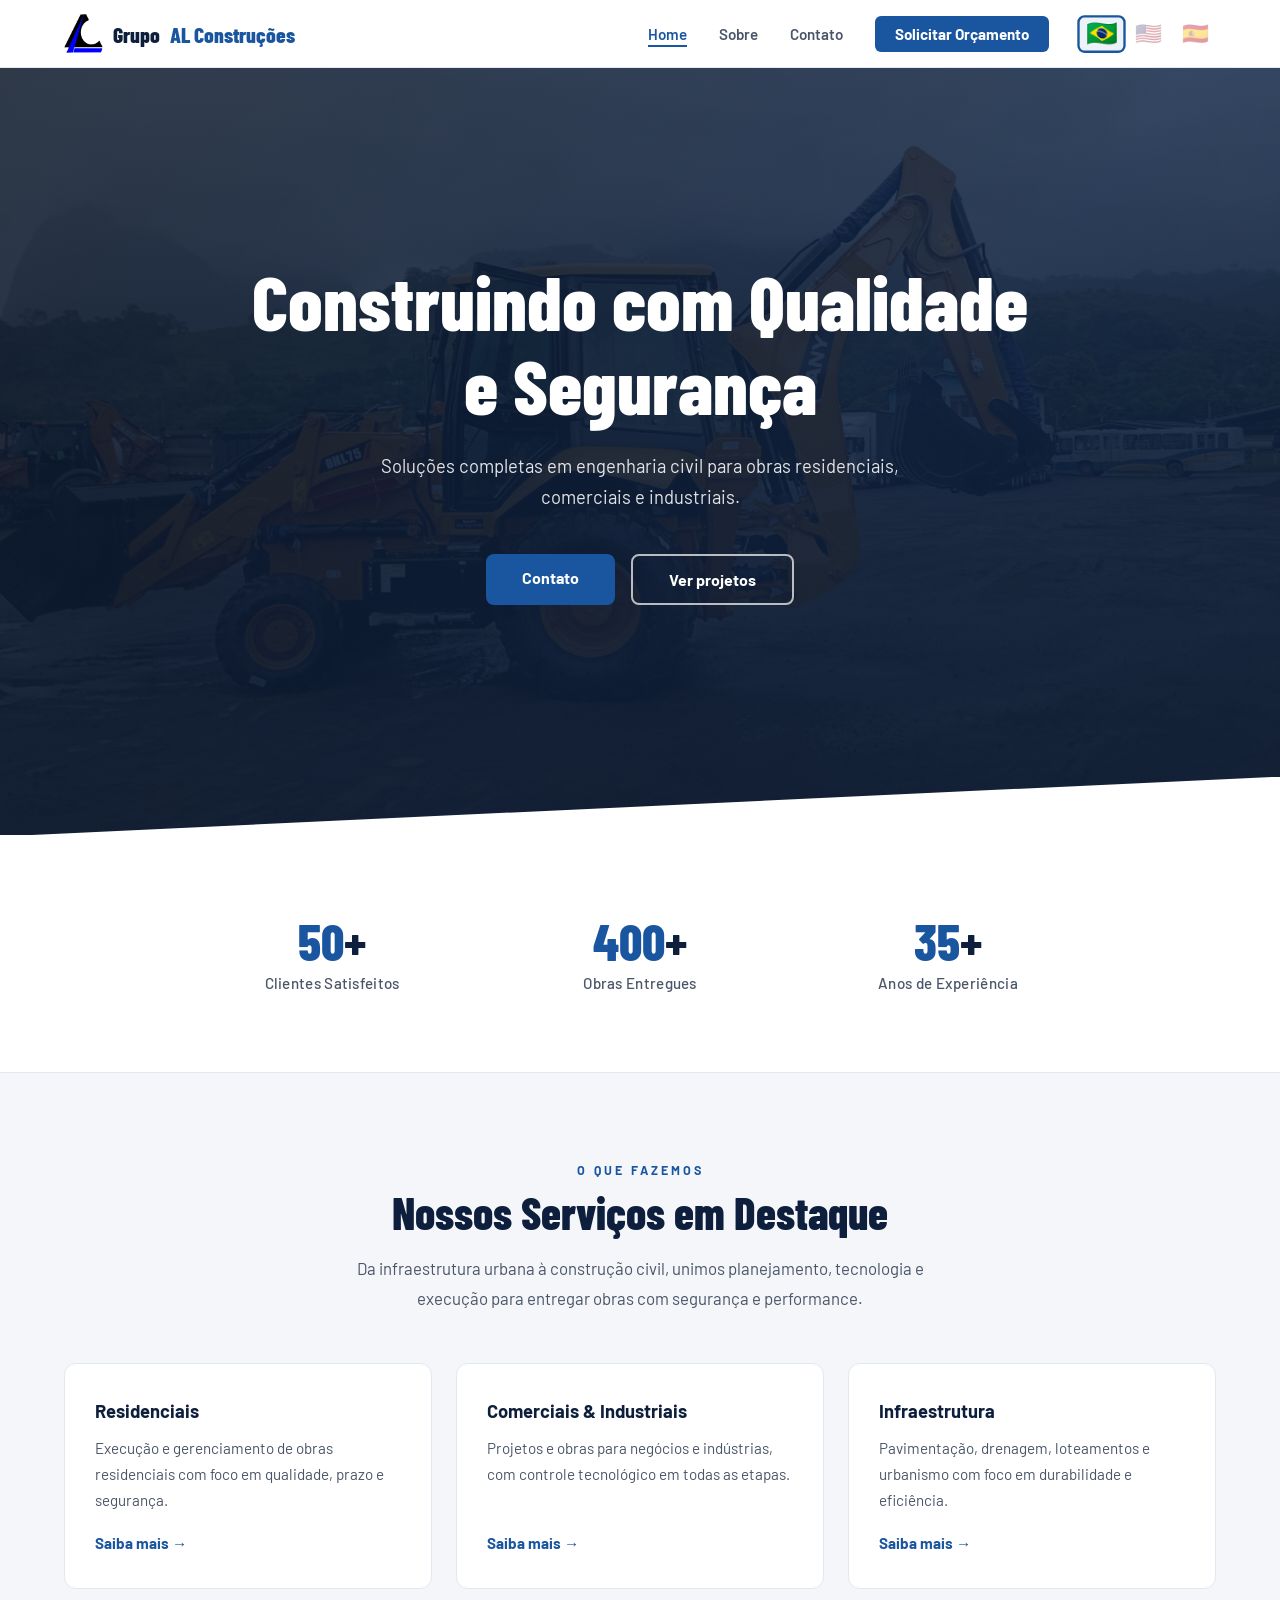
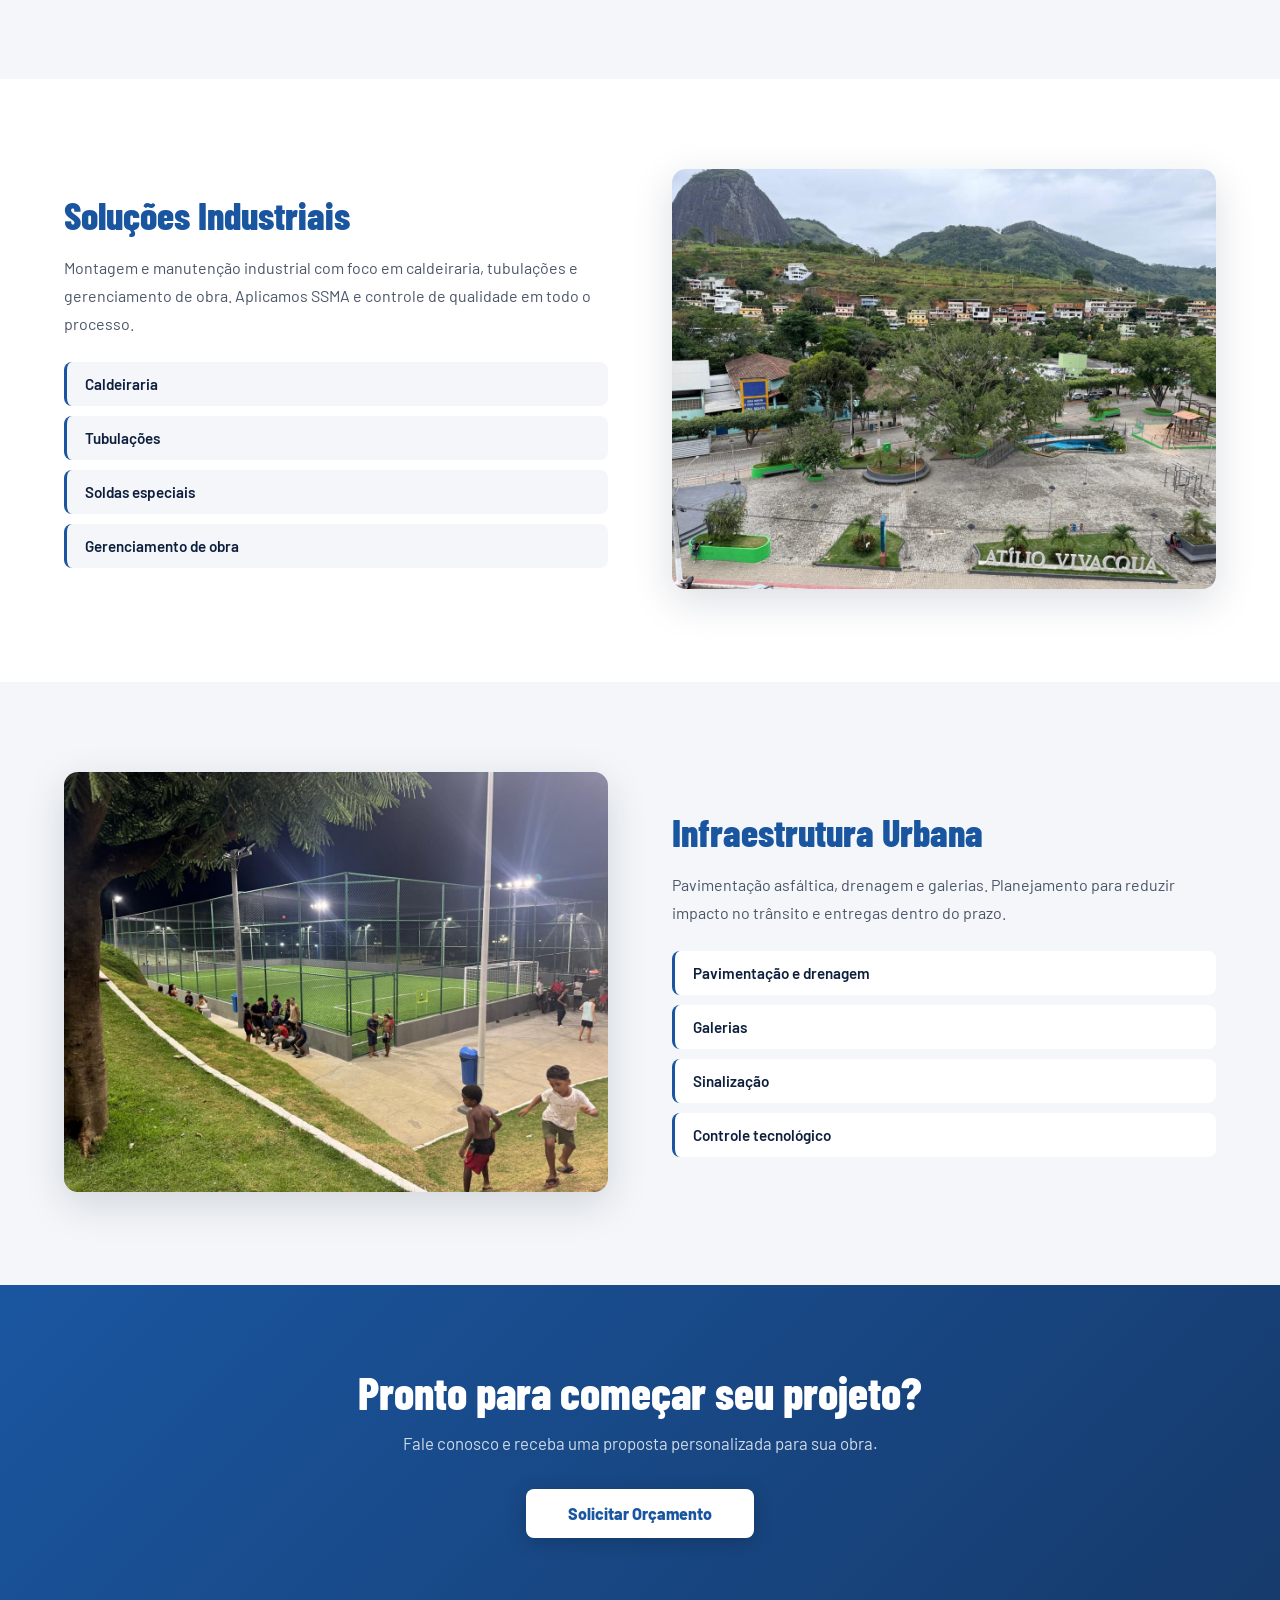
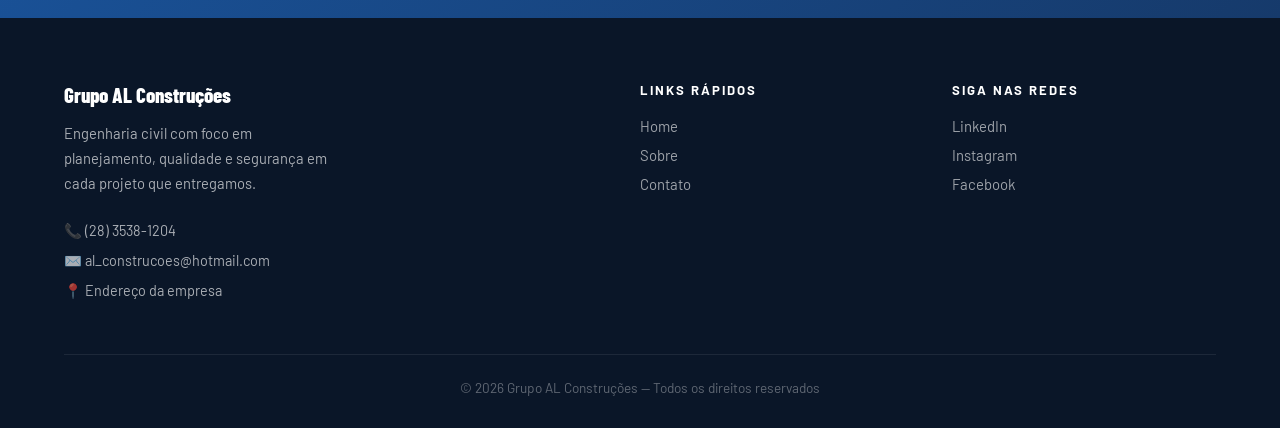
==== commit 3a00ecd1: "corrige grid de stats para 3 colunas e centraliza" ====
--- a/index.html
+++ b/index.html
@@ -77,8 +77,8 @@
       border-bottom: 1px solid var(--gray-mid);
     }
     .stats-grid {
-      display: grid; grid-template-columns: repeat(4, 1fr);
-      gap: 24px; max-width: 1200px; margin: 0 auto;
+      display: grid; grid-template-columns: repeat(3, 1fr);
+      gap: 24px; max-width: 900px; margin: 0 auto;
       text-align: center;
     }
     .stat-item { padding: 20px; }
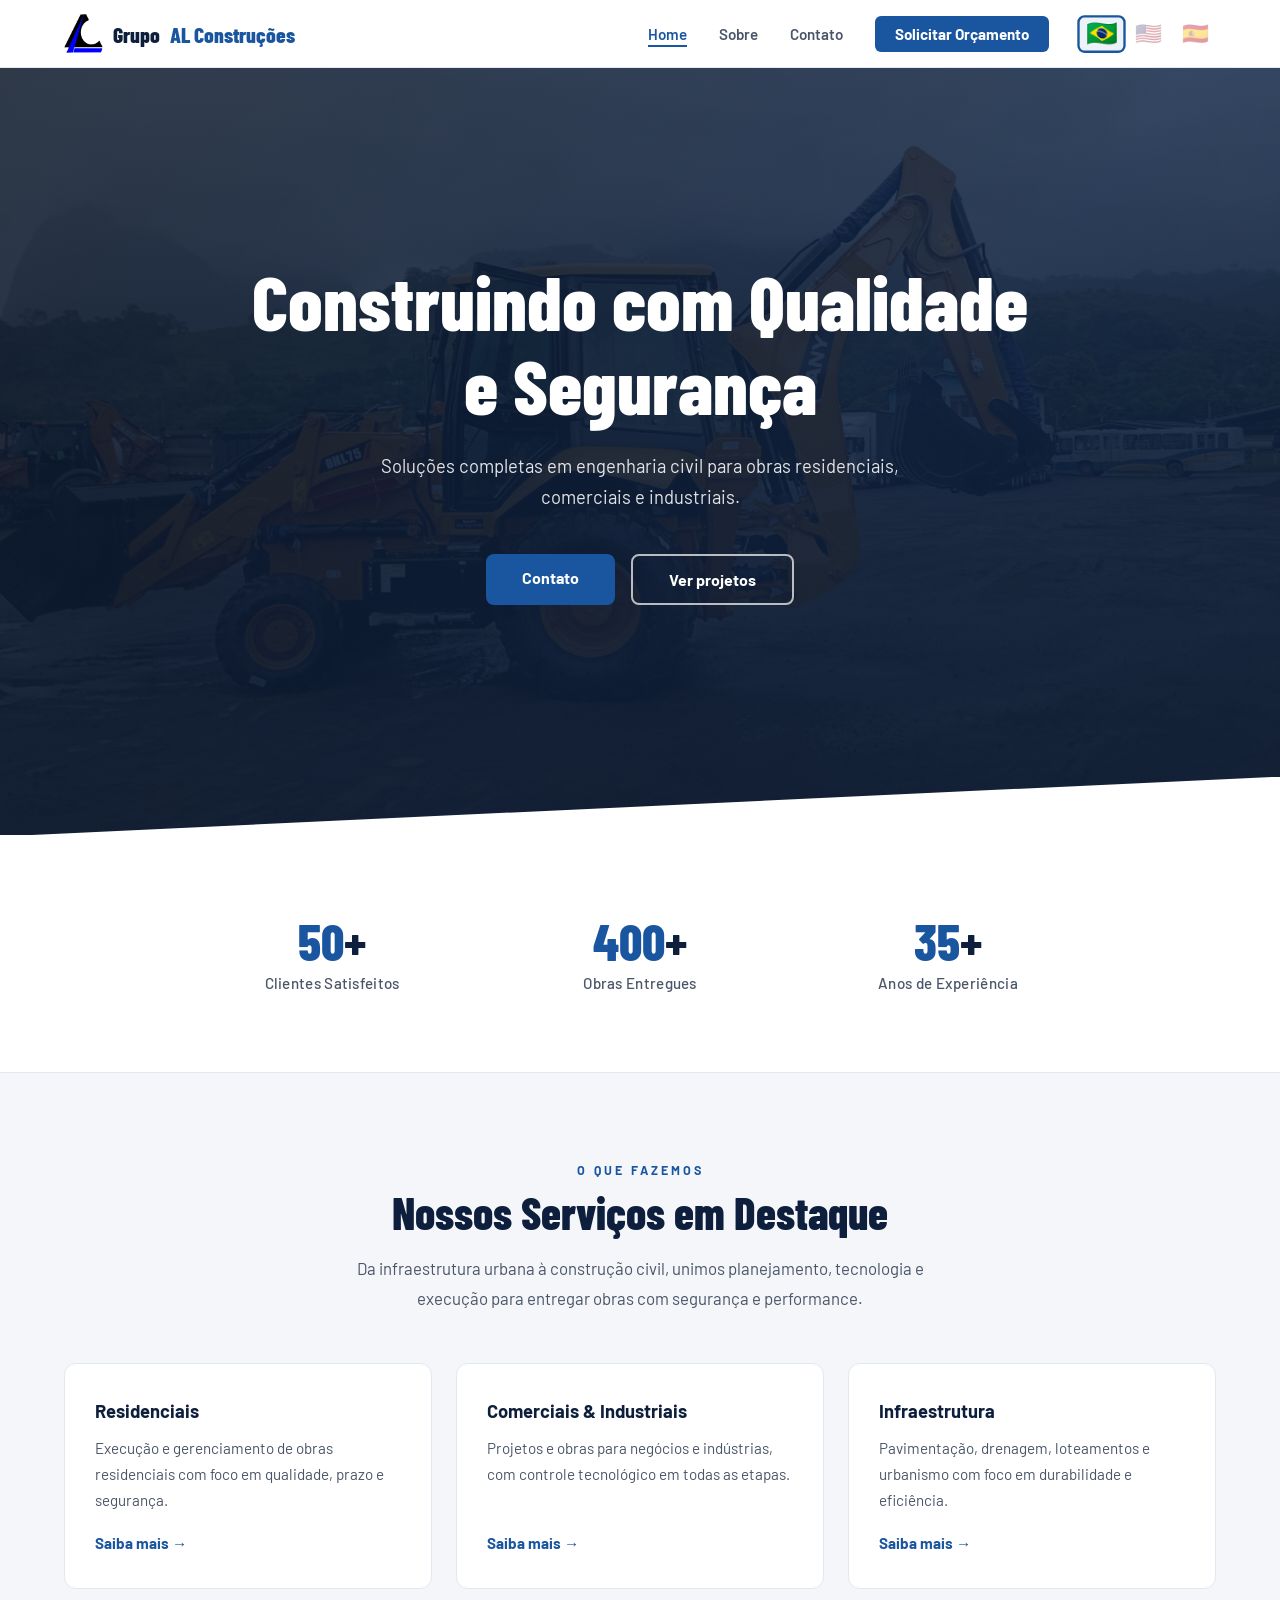
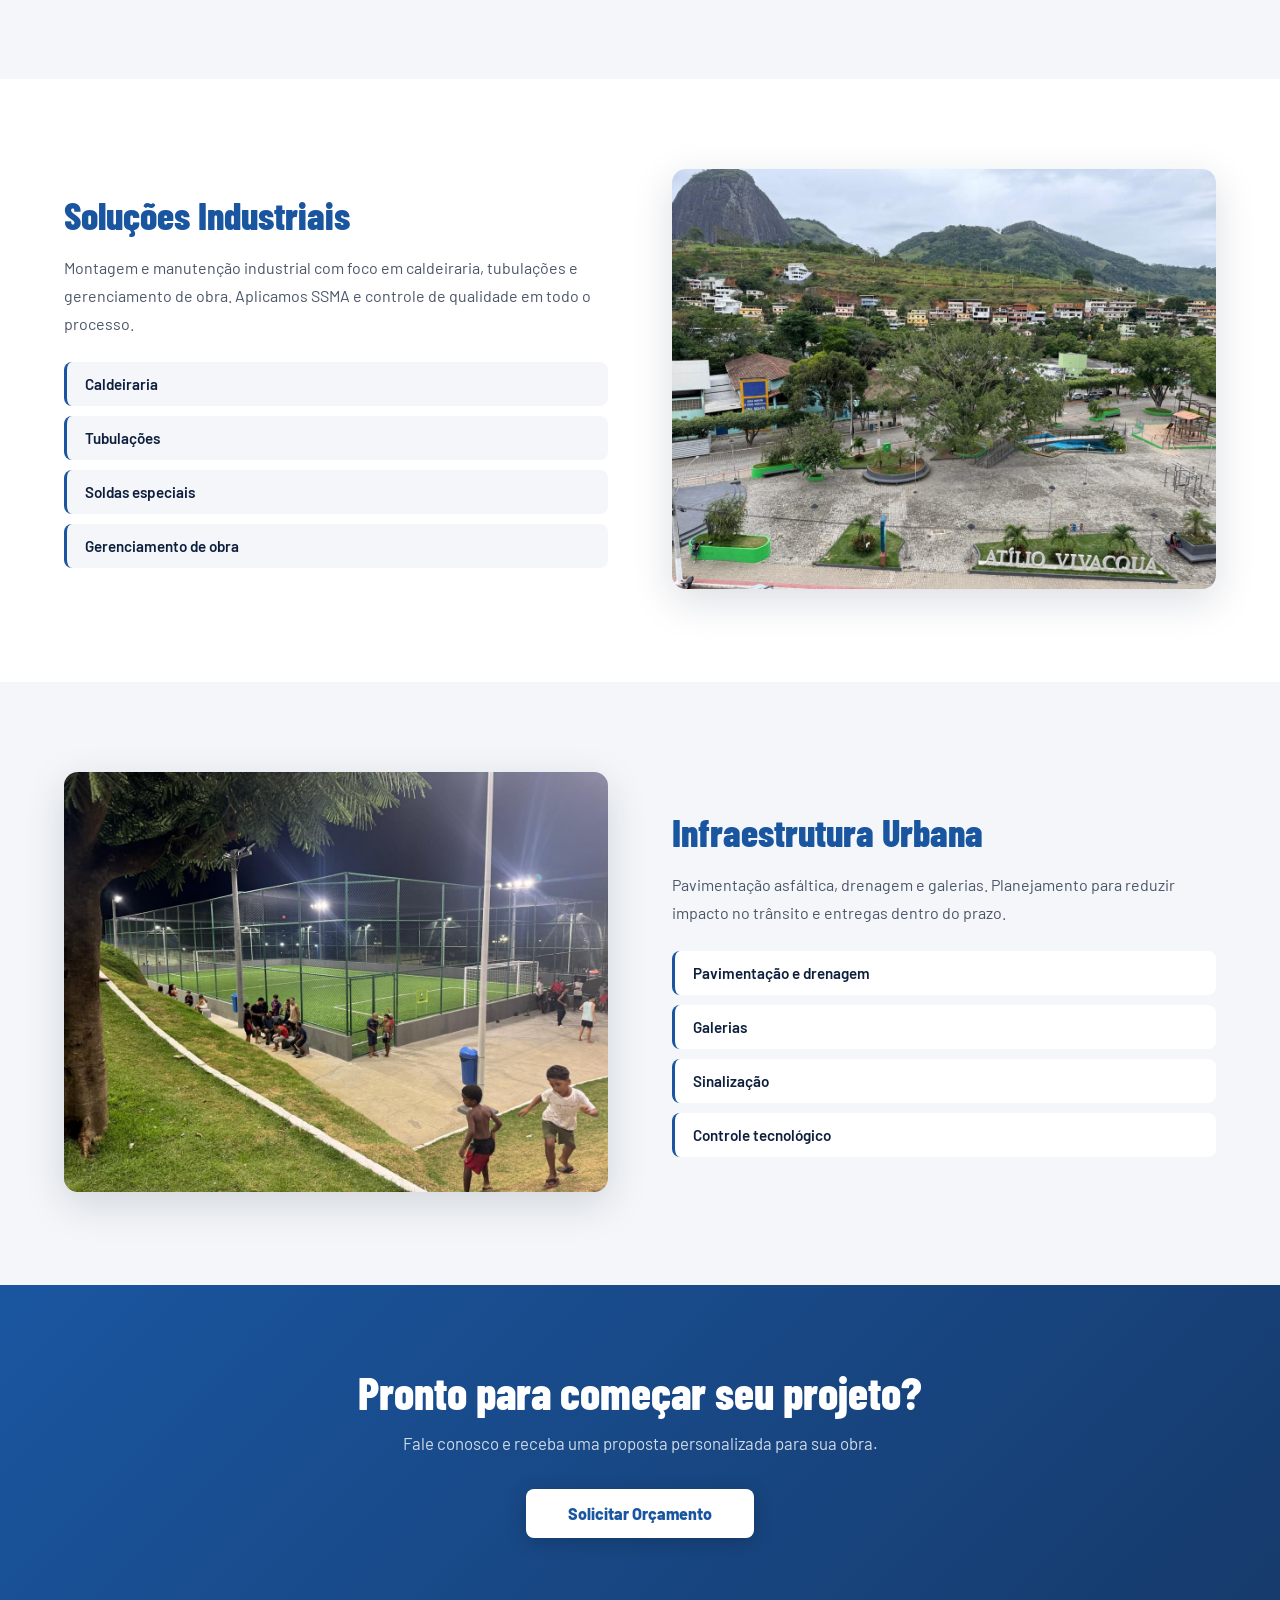
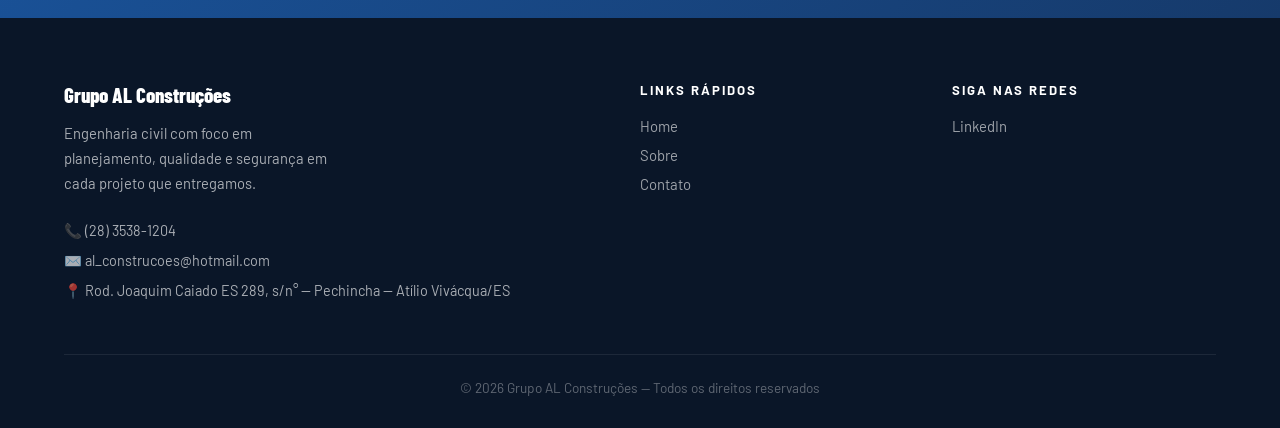
==== commit 676085ea: "extrai CSS dos HTMLs para style.css global" ====
--- a/index.html
+++ b/index.html
@@ -6,176 +6,6 @@
   <title>Home | Grupo AL Construções</title>
   <link href="https://fonts.googleapis.com/css2?family=Barlow:wght@400;500;600;700;800&family=Barlow+Condensed:wght@600;700;800&display=swap" rel="stylesheet"/>
   <link rel="stylesheet" href="assets/css/style.css"/>
-  <style>
-
-    /* ── HERO HOME ── */
-    .hero-home {
-      margin-top: var(--nav-height);
-      position: relative; min-height: 620px;
-      background: linear-gradient(135deg, #0a1628 0%, #1a3a6b 60%, #0d2e5a 100%);
-      display: flex; align-items: center; justify-content: center; overflow: hidden;
-    }
-    .hero-home .hero-bg {
-      position: absolute; inset: 0;
-      background-image: url('assets/images/hero-home.jpeg');
-      background-size: cover; background-position: center; opacity: 0.28;
-    }
-    .hero-home .hero-overlay {
-      position: absolute; inset: 0;
-      background: linear-gradient(to bottom, rgba(10,22,40,0.45) 0%, rgba(10,22,40,0.78) 100%);
-    }
-    .hero-home::after {
-      content: ''; position: absolute; bottom: -2px; left: 0; right: 0;
-      height: 60px; background: var(--white);
-      clip-path: polygon(0 100%, 100% 0, 100% 100%);
-    }
-    .hero-home-content {
-      position: relative; z-index: 2;
-      text-align: center; color: var(--white);
-      padding: 100px 20px 140px;
-      animation: fadeUp .8s ease both;
-      max-width: 820px;
-    }
-    .hero-home-content h1 {
-      font-family: 'Barlow Condensed', sans-serif;
-      font-size: clamp(2.8rem, 6vw, 4.8rem);
-      font-weight: 800; line-height: 1.1; margin-bottom: 24px;
-    }
-    .hero-home-content h1 em {
-      font-style: normal; color: var(--gold);
-    }
-    .hero-home-content p {
-      font-size: 1.15rem; max-width: 580px;
-      margin: 0 auto 40px; opacity: 0.88; line-height: 1.7;
-    }
-    .hero-btns { display: flex; gap: 16px; justify-content: center; flex-wrap: wrap; }
-    .btn-primary {
-      display: inline-block;
-      background: var(--blue-accent); color: var(--white);
-      font-family: 'Barlow', sans-serif; font-weight: 700; font-size: 1rem;
-      padding: 14px 36px; border-radius: 8px; text-decoration: none;
-      transition: background .2s, transform .2s;
-    }
-    .btn-primary:hover { background: var(--blue-mid); transform: translateY(-2px); }
-    .btn-outline {
-      display: inline-block;
-      background: transparent; color: var(--white);
-      border: 2px solid rgba(255,255,255,0.7);
-      font-family: 'Barlow', sans-serif; font-weight: 700; font-size: 1rem;
-      padding: 14px 36px; border-radius: 8px; text-decoration: none;
-      transition: background .2s, border-color .2s, transform .2s;
-    }
-    .btn-outline:hover {
-      background: rgba(255,255,255,0.1);
-      border-color: var(--white); transform: translateY(-2px);
-    }
-
-    /* ── STATS ── */
-    .stats {
-      background: var(--white);
-      padding: 60px 5%;
-      border-bottom: 1px solid var(--gray-mid);
-    }
-    .stats-grid {
-      display: grid; grid-template-columns: repeat(3, 1fr);
-      gap: 24px; max-width: 900px; margin: 0 auto;
-      text-align: center;
-    }
-    .stat-item { padding: 20px; }
-    .stat-num {
-      font-family: 'Barlow Condensed', sans-serif;
-      font-size: clamp(2.4rem, 4vw, 3.4rem);
-      font-weight: 800; color: var(--blue-dark);
-      line-height: 1; margin-bottom: 8px;
-    }
-    .stat-num span { color: var(--blue-accent); }
-    .stat-label {
-      font-size: 0.95rem; color: var(--gray-text);
-      font-weight: 500; letter-spacing: 0.3px;
-    }
-
-    /* ── SERVIÇOS ── */
-    .services { background: var(--gray-light); }
-    .services-header { text-align: center; margin-bottom: 50px; }
-    .services-header .section-sub { margin: 0 auto; }
-    .services-grid {
-      display: grid; grid-template-columns: repeat(3, 1fr);
-      gap: 24px; max-width: 1200px; margin: 0 auto;
-    }
-    .service-card {
-      background: var(--white); border-radius: 12px;
-      padding: 36px 30px; border: 1px solid var(--gray-mid);
-      transition: transform .25s, box-shadow .25s;
-      display: flex; flex-direction: column;
-    }
-    .service-card:hover {
-      transform: translateY(-6px);
-      box-shadow: 0 16px 40px rgba(13,31,60,0.10);
-    }
-    .service-card h3 {
-      font-size: 1.15rem; font-weight: 700;
-      color: var(--blue-dark); margin-bottom: 14px;
-    }
-    .service-card p {
-      font-size: 0.95rem; color: var(--gray-text);
-      line-height: 1.7; flex: 1;
-    }
-    .service-link {
-      display: inline-block; margin-top: 20px;
-      color: var(--blue-accent); font-weight: 700; font-size: 0.95rem;
-      text-decoration: none; transition: gap .2s;
-    }
-    .service-link:hover { color: var(--blue-mid); }
-    .service-link::after { content: ' →'; }
-
-    /* ── SEÇÃO SERVIÇO DETALHADO (texto + foto alternados) ── */
-    .service-detail { background: var(--white); }
-    .service-detail.alt { background: var(--gray-light); }
-
-    .service-detail-inner {
-      max-width: 1200px; margin: 0 auto;
-      display: grid; grid-template-columns: 1fr 1fr;
-      gap: 64px; align-items: center;
-    }
-    .service-detail.alt .service-detail-inner { direction: rtl; }
-    .service-detail.alt .service-detail-text { direction: ltr; }
-    .service-detail.alt .service-detail-img  { direction: ltr; }
-
-    .service-detail-text h2 {
-      font-family: 'Barlow Condensed', sans-serif;
-      font-size: clamp(1.8rem, 3vw, 2.6rem);
-      font-weight: 800; color: var(--blue-accent);
-      margin-bottom: 16px; line-height: 1.2;
-    }
-    .service-detail-text p {
-      font-size: 1rem; color: var(--gray-text);
-      line-height: 1.75; margin-bottom: 24px;
-    }
-    .service-tags { display: flex; flex-direction: column; gap: 10px; }
-    .service-tag {
-      background: var(--gray-light);
-      border-radius: 8px; padding: 13px 18px;
-      font-size: 0.95rem; font-weight: 600;
-      color: var(--blue-dark);
-      border-left: 3px solid var(--blue-accent);
-    }
-    .service-detail.alt .service-tag { background: var(--white); }
-
-    .service-detail-img img {
-      width: 100%; height: 420px; object-fit: cover;
-      border-radius: 14px;
-      box-shadow: 0 12px 40px rgba(13,31,60,0.15);
-    }
-
-    /* ── RESPONSIVE ── */
-    @media(max-width: 900px) {
-      .stats-grid { grid-template-columns: repeat(2, 1fr); }
-      .services-grid { grid-template-columns: 1fr; }
-      .service-detail-inner { grid-template-columns: 1fr; gap: 32px; }
-      .service-detail.alt .service-detail-inner { direction: ltr; }
-      .service-detail-img img { height: 280px; }
-    }
-  </style>
 </head>
 
 <body data-page="home">
--- a/assets/css/style.css
+++ b/assets/css/style.css
@@ -1,5 +1,5 @@
 /* ============================================================
-   A.L. CONSTRUÇÕES LTDA — Global Stylesheet
+   GRUPO AL CONSTRUCOES - Global Stylesheet
    ============================================================ */
 
 *, *::before, *::after { box-sizing: border-box; margin: 0; padding: 0; }
@@ -19,220 +19,227 @@
 }
 
 html { scroll-behavior: smooth; }
-
-body {
-  font-family: 'Barlow', sans-serif;
-  color: var(--blue-dark);
-  background: var(--white);
-}
-
-/* ── TIPOGRAFIA GLOBAL ── */
-.section-label {
-  font-size: 0.78rem; font-weight: 700; letter-spacing: 3px;
-  text-transform: uppercase; color: var(--blue-accent); margin-bottom: 10px;
-  display: block;
-}
-.section-title {
-  font-family: 'Barlow Condensed', sans-serif;
-  font-size: clamp(1.9rem, 3.5vw, 2.8rem);
-  font-weight: 800; color: var(--blue-dark);
-  line-height: 1.15; margin-bottom: 16px;
-}
-.section-sub {
-  font-size: 1.05rem; color: var(--gray-text);
-  max-width: 600px; line-height: 1.75;
-}
+body { font-family: 'Barlow', sans-serif; color: var(--blue-dark); background: var(--white); }
+section { padding: 90px 5%; }
+
+/* --- TIPOGRAFIA GLOBAL --- */
+.section-label { font-size: 0.78rem; font-weight: 700; letter-spacing: 3px; text-transform: uppercase; color: var(--blue-accent); margin-bottom: 10px; display: block; }
+.section-title { font-family: 'Barlow Condensed', sans-serif; font-size: clamp(1.9rem, 3.5vw, 2.8rem); font-weight: 800; color: var(--blue-dark); line-height: 1.15; margin-bottom: 16px; }
+.section-sub { font-size: 1.05rem; color: var(--gray-text); max-width: 600px; line-height: 1.75; }
 .inner { max-width: 1200px; margin: 0 auto; }
 
-/* ── NAVBAR ── */
+/* --- NAVBAR --- */
 #navbar {
   position: fixed; top: 0; left: 0; width: 100%; z-index: 100;
-  background: rgba(255,255,255,0.97);
-  backdrop-filter: blur(8px);
+  background: rgba(255,255,255,0.97); backdrop-filter: blur(8px);
   border-bottom: 1px solid var(--gray-mid);
   display: flex; align-items: center; justify-content: space-between;
   padding: 0 5%; height: var(--nav-height);
 }
-.nav-logo {
-  font-family: 'Barlow Condensed', sans-serif;
-  font-size: 1.35rem; font-weight: 800;
-  color: var(--blue-dark); text-decoration: none;
-  display: flex; align-items: center; gap: 10px;
-}
+.nav-logo { font-family: 'Barlow Condensed', sans-serif; font-size: 1.35rem; font-weight: 800; color: var(--blue-dark); text-decoration: none; display: flex; align-items: center; gap: 10px; }
 .nav-logo span { color: var(--blue-accent); }
-.nav-logo-img {
-  height: 40px; width: auto;
-  object-fit: contain;
-}
-.logo-icon {
-  width: 38px; height: 38px; background: var(--blue-dark);
-  border-radius: 6px; display: flex; align-items: center; justify-content: center;
-}
-.logo-icon svg { width: 22px; height: 22px; }
+.nav-logo-img { height: 40px; width: auto; object-fit: contain; }
+.logo-icon { width: 38px; height: 38px; background: var(--blue-dark); border-radius: 6px; display: flex; align-items: center; justify-content: center; }
 .nav-right { display: flex; align-items: center; gap: 32px; }
 .nav-links { display: flex; gap: 32px; list-style: none; }
-.nav-links a {
-  text-decoration: none; font-weight: 600; font-size: 0.95rem;
-  color: var(--gray-text); transition: color .2s;
-}
+.nav-links a { text-decoration: none; font-weight: 600; font-size: 0.95rem; color: var(--gray-text); transition: color .2s; }
 .nav-links a:hover { color: var(--blue-accent); }
-.nav-links a.active {
-  color: var(--blue-accent);
-  border-bottom: 2px solid var(--blue-accent);
-  padding-bottom: 2px;
-}
-.nav-cta {
-  background: var(--blue-accent) !important;
-  color: var(--white) !important;
-  padding: 9px 20px; border-radius: 6px;
-  font-weight: 700 !important;
-  border-bottom: none !important;
-  transition: background .2s !important;
-}
+.nav-links a.active { color: var(--blue-accent); border-bottom: 2px solid var(--blue-accent); padding-bottom: 2px; }
+.nav-cta { background: var(--blue-accent) !important; color: var(--white) !important; padding: 9px 20px; border-radius: 6px; font-weight: 700 !important; border-bottom: none !important; transition: background .2s !important; }
 .nav-cta:hover { background: var(--blue-mid) !important; }
 
-/* ── MENU MOBILE ── */
-.nav-hamburger {
-  display: none; flex-direction: column; gap: 5px;
-  background: none; border: none; cursor: pointer; padding: 4px;
-}
-.nav-hamburger span {
-  display: block; width: 24px; height: 2px;
-  background: var(--blue-dark); border-radius: 2px;
-  transition: transform .3s, opacity .3s;
-}
+/* --- MENU MOBILE --- */
+.nav-hamburger { display: none; flex-direction: column; gap: 5px; background: none; border: none; cursor: pointer; padding: 4px; }
+.nav-hamburger span { display: block; width: 24px; height: 2px; background: var(--blue-dark); border-radius: 2px; transition: transform .3s, opacity .3s; }
 .nav-hamburger.open span:nth-child(1) { transform: translateY(7px) rotate(45deg); }
 .nav-hamburger.open span:nth-child(2) { opacity: 0; }
 .nav-hamburger.open span:nth-child(3) { transform: translateY(-7px) rotate(-45deg); }
 
-/* ── LANGUAGE SWITCHER ── */
+/* --- LANGUAGE SWITCHER --- */
 .lang-switcher { display: flex; align-items: center; gap: 6px; }
-.lang-btn {
-  background: none; border: 2px solid transparent;
-  cursor: pointer; padding: 3px 5px; border-radius: 6px;
-  font-size: 1.35rem; line-height: 1; opacity: 0.4;
-  transition: opacity .2s, transform .15s, border-color .2s;
-}
+.lang-btn { background: none; border: 2px solid transparent; cursor: pointer; padding: 3px 5px; border-radius: 6px; font-size: 1.35rem; line-height: 1; opacity: 0.4; transition: opacity .2s, transform .15s, border-color .2s; }
 .lang-btn:hover { opacity: 0.75; transform: scale(1.12); }
-.lang-btn.active {
-  opacity: 1; transform: scale(1.18);
-  border-color: var(--blue-accent);
-  background: rgba(26,86,160,0.08);
-}
-
-/* ── HERO (base — cada página sobrescreve a imagem) ── */
-.hero {
-  margin-top: var(--nav-height);
-  position: relative; height: 520px;
-  background: linear-gradient(135deg, #0a1628 0%, #1a3a6b 60%, #0d2e5a 100%);
-  display: flex; align-items: center; justify-content: center; overflow: hidden;
-}
-.hero-bg {
-  position: absolute; inset: 0;
-  background-size: cover; background-position: center; opacity: 0.22;
-}
-.hero-overlay {
-  position: absolute; inset: 0;
-  background: linear-gradient(to bottom, rgba(13,31,60,0.5) 0%, rgba(13,31,60,0.82) 100%);
-}
-.hero::after {
-  content: ''; position: absolute; bottom: -2px; left: 0; right: 0;
-  height: 60px; background: var(--white);
-  clip-path: polygon(0 100%, 100% 0, 100% 100%);
-}
-.hero-content {
-  position: relative; z-index: 2; text-align: center;
-  color: var(--white); padding: 0 20px;
-  animation: fadeUp .8s ease both;
-}
-.hero-eyebrow {
-  font-size: 0.82rem; font-weight: 700; letter-spacing: 3px;
-  text-transform: uppercase; color: var(--gold); margin-bottom: 16px;
-}
-.hero-content h1 {
-  font-family: 'Barlow Condensed', sans-serif;
-  font-size: clamp(2.4rem, 5vw, 3.8rem);
-  font-weight: 800; margin-bottom: 20px;
-}
-.hero-content p {
-  font-size: 1.1rem; max-width: 560px;
-  margin: 0 auto; opacity: 0.88; line-height: 1.7;
-}
-@keyframes fadeUp {
-  from { opacity: 0; transform: translateY(28px); }
-  to   { opacity: 1; transform: translateY(0); }
-}
-
-/* ── CTA BANNER ── */
-.cta-banner {
-  background: linear-gradient(135deg, var(--blue-accent) 0%, var(--blue-mid) 100%);
-  padding: 80px 5%; text-align: center;
-}
-.cta-banner h2 {
-  font-family: 'Barlow Condensed', sans-serif;
-  font-size: clamp(1.8rem, 3.5vw, 2.8rem);
-  font-weight: 800; color: var(--white); margin-bottom: 14px;
-}
+.lang-btn.active { opacity: 1; transform: scale(1.18); border-color: var(--blue-accent); background: rgba(26,86,160,0.08); }
+
+/* --- HERO BASE --- */
+.hero { margin-top: var(--nav-height); position: relative; height: 520px; background: linear-gradient(135deg, #0a1628 0%, #1a3a6b 60%, #0d2e5a 100%); display: flex; align-items: center; justify-content: center; overflow: hidden; }
+.hero-bg { position: absolute; inset: 0; background-size: cover; background-position: center; opacity: 0.22; }
+.hero-overlay { position: absolute; inset: 0; background: linear-gradient(to bottom, rgba(13,31,60,0.5) 0%, rgba(13,31,60,0.82) 100%); }
+.hero::after { content: ''; position: absolute; bottom: -2px; left: 0; right: 0; height: 60px; background: var(--white); clip-path: polygon(0 100%, 100% 0, 100% 100%); }
+.hero-content { position: relative; z-index: 2; text-align: center; color: var(--white); padding: 0 20px; animation: fadeUp .8s ease both; }
+.hero-eyebrow { font-size: 0.82rem; font-weight: 700; letter-spacing: 3px; text-transform: uppercase; color: var(--gold); margin-bottom: 16px; }
+.hero-content h1 { font-family: 'Barlow Condensed', sans-serif; font-size: clamp(2.4rem, 5vw, 3.8rem); font-weight: 800; margin-bottom: 20px; }
+.hero-content p { font-size: 1.1rem; max-width: 560px; margin: 0 auto; opacity: 0.88; line-height: 1.7; }
+@keyframes fadeUp { from { opacity: 0; transform: translateY(28px); } to { opacity: 1; transform: translateY(0); } }
+
+/* --- CTA BANNER --- */
+.cta-banner { background: linear-gradient(135deg, var(--blue-accent) 0%, var(--blue-mid) 100%); padding: 80px 5%; text-align: center; }
+.cta-banner h2 { font-family: 'Barlow Condensed', sans-serif; font-size: clamp(1.8rem, 3.5vw, 2.8rem); font-weight: 800; color: var(--white); margin-bottom: 14px; }
 .cta-banner p { color: rgba(255,255,255,0.8); font-size: 1.05rem; margin-bottom: 36px; }
-.btn-cta {
-  display: inline-block; background: var(--white); color: var(--blue-accent);
-  font-family: 'Barlow', sans-serif; font-weight: 800; font-size: 1rem;
-  padding: 15px 42px; border-radius: 8px; text-decoration: none;
-  transition: background .2s, transform .2s;
-  box-shadow: 0 4px 20px rgba(0,0,0,0.2);
-}
+.btn-cta { display: inline-block; background: var(--white); color: var(--blue-accent); font-family: 'Barlow', sans-serif; font-weight: 800; font-size: 1rem; padding: 15px 42px; border-radius: 8px; text-decoration: none; transition: background .2s, transform .2s; box-shadow: 0 4px 20px rgba(0,0,0,0.2); }
 .btn-cta:hover { background: var(--gold); color: var(--white); transform: translateY(-2px); }
 
-/* ── FOOTER ── */
-#footer {
-  background: var(--dark-footer);
-  color: rgba(255,255,255,0.65);
-  padding: 64px 5% 32px;
-}
-.footer-grid {
-  display: grid; grid-template-columns: 2fr 1fr 1fr;
-  gap: 48px; margin-bottom: 48px;
-}
-.footer-brand h3 {
-  font-family: 'Barlow Condensed', sans-serif;
-  font-size: 1.3rem; font-weight: 800;
-  color: var(--white); margin-bottom: 14px;
-}
+/* --- FOOTER --- */
+#footer { background: var(--dark-footer); color: rgba(255,255,255,0.65); padding: 64px 5% 32px; }
+.footer-grid { display: grid; grid-template-columns: 2fr 1fr 1fr; gap: 48px; margin-bottom: 48px; }
+.footer-brand h3 { font-family: 'Barlow Condensed', sans-serif; font-size: 1.3rem; font-weight: 800; color: var(--white); margin-bottom: 14px; }
 .footer-brand p { font-size: 0.92rem; line-height: 1.7; max-width: 280px; }
 .footer-contact { margin-top: 20px; font-size: 0.9rem; line-height: 2.1; }
 .footer-contact a { color: rgba(255,255,255,0.65); text-decoration: none; }
 .footer-contact a:hover { color: var(--white); }
-.footer-col h4 {
-  font-size: 0.82rem; font-weight: 700; letter-spacing: 2px;
-  text-transform: uppercase; color: var(--white); margin-bottom: 18px;
-}
+.footer-col h4 { font-size: 0.82rem; font-weight: 700; letter-spacing: 2px; text-transform: uppercase; color: var(--white); margin-bottom: 18px; }
 .footer-col ul { list-style: none; }
 .footer-col ul li { margin-bottom: 10px; }
-.footer-col ul li a {
-  color: rgba(255,255,255,0.6); text-decoration: none;
-  font-size: 0.93rem; transition: color .2s;
-}
+.footer-col ul li a { color: rgba(255,255,255,0.6); text-decoration: none; font-size: 0.93rem; transition: color .2s; }
 .footer-col ul li a:hover { color: var(--white); }
-.footer-bottom {
-  border-top: 1px solid rgba(255,255,255,0.08);
-  padding-top: 24px; text-align: center;
-  font-size: 0.85rem; color: rgba(255,255,255,0.35);
-}
-
-/* ── SEÇÕES GENÉRICAS ── */
-section { padding: 90px 5%; }
-
-/* ── RESPONSIVO ── */
+.footer-bottom { border-top: 1px solid rgba(255,255,255,0.08); padding-top: 24px; text-align: center; font-size: 0.85rem; color: rgba(255,255,255,0.35); }
+
+/* ============================================================
+   HOME
+   ============================================================ */
+.hero-home { margin-top: var(--nav-height); position: relative; min-height: 620px; background: linear-gradient(135deg, #0a1628 0%, #1a3a6b 60%, #0d2e5a 100%); display: flex; align-items: center; justify-content: center; overflow: hidden; }
+.hero-home .hero-bg { position: absolute; inset: 0; background-image: url('../images/hero-home.jpeg'); background-size: cover; background-position: center; opacity: 0.28; }
+.hero-home .hero-overlay { position: absolute; inset: 0; background: linear-gradient(to bottom, rgba(10,22,40,0.45) 0%, rgba(10,22,40,0.78) 100%); }
+.hero-home::after { content: ''; position: absolute; bottom: -2px; left: 0; right: 0; height: 60px; background: var(--white); clip-path: polygon(0 100%, 100% 0, 100% 100%); }
+.hero-home-content { position: relative; z-index: 2; text-align: center; color: var(--white); padding: 100px 20px 140px; animation: fadeUp .8s ease both; max-width: 820px; }
+.hero-home-content h1 { font-family: 'Barlow Condensed', sans-serif; font-size: clamp(2.8rem, 6vw, 4.8rem); font-weight: 800; line-height: 1.1; margin-bottom: 24px; }
+.hero-home-content h1 em { font-style: normal; color: var(--gold); }
+.hero-home-content p { font-size: 1.15rem; max-width: 580px; margin: 0 auto 40px; opacity: 0.88; line-height: 1.7; }
+.hero-btns { display: flex; gap: 16px; justify-content: center; flex-wrap: wrap; }
+.btn-primary { display: inline-block; background: var(--blue-accent); color: var(--white); font-family: 'Barlow', sans-serif; font-weight: 700; font-size: 1rem; padding: 14px 36px; border-radius: 8px; text-decoration: none; transition: background .2s, transform .2s; }
+.btn-primary:hover { background: var(--blue-mid); transform: translateY(-2px); }
+.btn-outline { display: inline-block; background: transparent; color: var(--white); border: 2px solid rgba(255,255,255,0.7); font-family: 'Barlow', sans-serif; font-weight: 700; font-size: 1rem; padding: 14px 36px; border-radius: 8px; text-decoration: none; transition: background .2s, border-color .2s, transform .2s; }
+.btn-outline:hover { background: rgba(255,255,255,0.1); border-color: var(--white); transform: translateY(-2px); }
+
+.stats { background: var(--white); padding: 60px 5%; border-bottom: 1px solid var(--gray-mid); }
+.stats-grid { display: grid; grid-template-columns: repeat(3, 1fr); gap: 24px; max-width: 900px; margin: 0 auto; text-align: center; }
+.stat-item { padding: 20px; }
+.stat-num { font-family: 'Barlow Condensed', sans-serif; font-size: clamp(2.4rem, 4vw, 3.4rem); font-weight: 800; color: var(--blue-dark); line-height: 1; margin-bottom: 8px; }
+.stat-num span { color: var(--blue-accent); }
+.stat-label { font-size: 0.95rem; color: var(--gray-text); font-weight: 500; letter-spacing: 0.3px; }
+
+.services { background: var(--gray-light); }
+.services-header { text-align: center; margin-bottom: 50px; }
+.services-header .section-sub { margin: 0 auto; }
+.services-grid { display: grid; grid-template-columns: repeat(3, 1fr); gap: 24px; max-width: 1200px; margin: 0 auto; }
+.service-card { background: var(--white); border-radius: 12px; padding: 36px 30px; border: 1px solid var(--gray-mid); transition: transform .25s, box-shadow .25s; display: flex; flex-direction: column; }
+.service-card:hover { transform: translateY(-6px); box-shadow: 0 16px 40px rgba(13,31,60,0.10); }
+.service-card h3 { font-size: 1.15rem; font-weight: 700; color: var(--blue-dark); margin-bottom: 14px; }
+.service-card p { font-size: 0.95rem; color: var(--gray-text); line-height: 1.7; flex: 1; }
+.service-link { display: inline-block; margin-top: 20px; color: var(--blue-accent); font-weight: 700; font-size: 0.95rem; text-decoration: none; }
+.service-link:hover { color: var(--blue-mid); }
+.service-link::after { content: ' \2192'; }
+
+.service-detail { background: var(--white); }
+.service-detail.alt { background: var(--gray-light); }
+.service-detail-inner { max-width: 1200px; margin: 0 auto; display: grid; grid-template-columns: 1fr 1fr; gap: 64px; align-items: center; }
+.service-detail.alt .service-detail-inner { direction: rtl; }
+.service-detail.alt .service-detail-text, .service-detail.alt .service-detail-img { direction: ltr; }
+.service-detail-text h2 { font-family: 'Barlow Condensed', sans-serif; font-size: clamp(1.8rem, 3vw, 2.6rem); font-weight: 800; color: var(--blue-accent); margin-bottom: 16px; line-height: 1.2; }
+.service-detail-text p { font-size: 1rem; color: var(--gray-text); line-height: 1.75; margin-bottom: 24px; }
+.service-tags { display: flex; flex-direction: column; gap: 10px; }
+.service-tag { background: var(--gray-light); border-radius: 8px; padding: 13px 18px; font-size: 0.95rem; font-weight: 600; color: var(--blue-dark); border-left: 3px solid var(--blue-accent); }
+.service-detail.alt .service-tag { background: var(--white); }
+.service-detail-img img { width: 100%; height: 420px; object-fit: cover; border-radius: 14px; box-shadow: 0 12px 40px rgba(13,31,60,0.15); }
+
+/* ============================================================
+   SOBRE
+   ============================================================ */
+.mvv { background: var(--white); }
+.mvv-grid { display: grid; grid-template-columns: repeat(3,1fr); gap: 24px; margin-top: 50px; }
+.mvv-card { border: 1px solid var(--gray-mid); border-radius: 12px; padding: 36px 30px; transition: transform .25s, box-shadow .25s; position: relative; overflow: hidden; }
+.mvv-card::before { content:''; position:absolute; top:0; left:0; width:4px; height:100%; background:var(--blue-accent); border-radius:12px 0 0 12px; }
+.mvv-card:hover { transform: translateY(-6px); box-shadow: 0 16px 40px rgba(13,31,60,0.12); }
+.mvv-icon { width:48px; height:48px; border-radius:10px; background:var(--blue-dark); display:flex; align-items:center; justify-content:center; margin-bottom:20px; }
+.mvv-icon svg { width:24px; height:24px; fill:none; stroke:white; stroke-width:2; stroke-linecap:round; stroke-linejoin:round; }
+.mvv-card h3 { font-family:'Barlow Condensed',sans-serif; font-size:1.4rem; font-weight:800; color:var(--blue-accent); margin-bottom:12px; }
+.mvv-card p { font-size:0.97rem; color:var(--gray-text); line-height:1.7; }
+
+.gallery-section { background: var(--gray-light); }
+.gallery-grid { display:grid; grid-template-columns:repeat(4,1fr); gap:16px; margin-top:50px; }
+.gallery-item { border-radius:10px; overflow:hidden; aspect-ratio:4/3; position:relative; }
+.gallery-item img { width:100%; height:100%; object-fit:cover; transition:transform .4s; }
+.gallery-item:hover img { transform:scale(1.06); }
+.gallery-item .ov { position:absolute; inset:0; background:linear-gradient(to top, rgba(13,31,60,0.55) 0%, transparent 60%); opacity:0; transition:opacity .3s; }
+.gallery-item:hover .ov { opacity:1; }
+
+.pillars { background: var(--white); }
+.pillars-grid { display:grid; grid-template-columns:repeat(3,1fr); gap:24px; margin-top:50px; }
+.pillar-card { background:var(--gray-light); border-radius:12px; padding:32px 28px; transition:background .25s, transform .25s; }
+.pillar-card:hover { background:var(--blue-dark); transform:translateY(-4px); }
+.pillar-card:hover h4, .pillar-card:hover p { color:var(--white); }
+.pillar-num { font-family:'Barlow Condensed',sans-serif; font-size:2.6rem; font-weight:800; color:var(--gray-mid); margin-bottom:12px; transition:color .25s; }
+.pillar-card:hover .pillar-num { color:rgba(255,255,255,0.12); }
+.pillar-card h4 { font-size:1.1rem; font-weight:700; color:var(--blue-dark); margin-bottom:10px; transition:color .25s; }
+.pillar-card p { font-size:0.95rem; color:var(--gray-text); line-height:1.65; transition:color .25s; }
+
+.how { background: var(--blue-dark); }
+.how .section-title { color:var(--white); }
+.how .section-sub { color:rgba(255,255,255,0.65); }
+.how .section-label { color:var(--gold); }
+.how-grid { display:grid; grid-template-columns:repeat(3,1fr); gap:20px; margin-top:50px; }
+.how-step { border:1px solid rgba(255,255,255,0.12); border-radius:10px; padding:28px 24px; transition:background .25s, border-color .25s; }
+.how-step:hover { background:rgba(255,255,255,0.07); border-color:rgba(255,255,255,0.25); }
+.step-num { font-family:'Barlow Condensed',sans-serif; font-size:0.8rem; font-weight:700; letter-spacing:2px; color:var(--gold); margin-bottom:12px; }
+.how-step p { font-size:0.97rem; color:rgba(255,255,255,0.82); line-height:1.6; }
+
+/* ============================================================
+   CONTATO
+   ============================================================ */
+.hero-bg-contato { background-image: url('../images/hero-sobre.jpeg'); }
+.contato-section { background: var(--gray-light); }
+.contato-grid { display: grid; grid-template-columns: 1fr 1.4fr; gap: 48px; max-width: 1200px; margin: 0 auto; }
+
+.info-card { background: var(--white); border-radius: 14px; padding: 40px 36px; border: 1px solid var(--gray-mid); height: fit-content; }
+.info-card h2 { font-family: 'Barlow Condensed', sans-serif; font-size: 1.8rem; font-weight: 800; color: var(--blue-dark); margin-bottom: 32px; }
+.info-item { display: flex; gap: 16px; align-items: flex-start; margin-bottom: 28px; }
+.info-icon { width: 44px; height: 44px; border-radius: 10px; background: var(--blue-dark); display: flex; align-items: center; justify-content: center; flex-shrink: 0; }
+.info-text { flex: 1; }
+.info-text strong { display: block; font-size: 0.82rem; font-weight: 700; letter-spacing: 1.5px; text-transform: uppercase; color: var(--blue-accent); margin-bottom: 4px; }
+.info-text span, .info-text a { font-size: 0.97rem; color: var(--gray-text); line-height: 1.6; text-decoration: none; }
+.info-text a:hover { color: var(--blue-accent); }
+
+.horario-grid { display: grid; grid-template-columns: 1fr 1fr; gap: 8px; margin-top: 6px; }
+.horario-item { background: var(--gray-light); border-radius: 8px; padding: 10px 14px; }
+.horario-item .dia { font-size: 0.78rem; font-weight: 700; color: var(--blue-accent); letter-spacing: 1px; text-transform: uppercase; display: block; margin-bottom: 2px; }
+.horario-item .hora { font-size: 0.92rem; color: var(--gray-text); font-weight: 500; }
+
+.btn-whatsapp { display: flex; align-items: center; justify-content: center; gap: 10px; width: 100%; margin-top: 32px; background: #25D366; color: var(--white); font-family: 'Barlow', sans-serif; font-weight: 700; font-size: 1rem; padding: 15px 24px; border-radius: 10px; text-decoration: none; transition: background .2s, transform .2s; box-shadow: 0 4px 16px rgba(37,211,102,0.3); }
+.btn-whatsapp:hover { background: #1ebe5d; transform: translateY(-2px); }
+.btn-whatsapp svg { width: 22px; height: 22px; fill: white; flex-shrink: 0; }
+
+.form-card { background: var(--white); border-radius: 14px; padding: 40px 36px; border: 1px solid var(--gray-mid); }
+.form-card h2 { font-family: 'Barlow Condensed', sans-serif; font-size: 1.8rem; font-weight: 800; color: var(--blue-dark); margin-bottom: 8px; }
+.form-card p { font-size: 0.97rem; color: var(--gray-text); margin-bottom: 32px; line-height: 1.6; }
+.form-row { display: grid; grid-template-columns: 1fr 1fr; gap: 20px; margin-bottom: 20px; }
+.form-group { display: flex; flex-direction: column; gap: 8px; }
+.form-group.full { grid-column: 1 / -1; }
+.form-group label { font-size: 0.82rem; font-weight: 700; letter-spacing: 1px; text-transform: uppercase; color: var(--blue-dark); }
+.form-group input, .form-group select, .form-group textarea { font-family: 'Barlow', sans-serif; font-size: 0.97rem; color: var(--blue-dark); background: var(--gray-light); border: 1.5px solid var(--gray-mid); border-radius: 8px; padding: 13px 16px; transition: border-color .2s, background .2s; outline: none; width: 100%; }
+.form-group input:focus, .form-group select:focus, .form-group textarea:focus { border-color: var(--blue-accent); background: var(--white); }
+.form-group textarea { resize: vertical; min-height: 140px; }
+.btn-submit { width: 100%; background: var(--blue-accent); color: var(--white); font-family: 'Barlow', sans-serif; font-weight: 700; font-size: 1rem; padding: 15px 24px; border-radius: 10px; border: none; cursor: pointer; margin-top: 8px; transition: background .2s, transform .2s; }
+.btn-submit:hover { background: var(--blue-mid); transform: translateY(-2px); }
+.form-success { display: none; text-align: center; padding: 24px; background: #f0fdf4; border: 1px solid #86efac; border-radius: 10px; margin-top: 20px; }
+.form-success.show { display: block; }
+.form-success p { color: #166534; font-weight: 600; font-size: 1rem; }
+
+/* ============================================================
+   RESPONSIVO
+   ============================================================ */
 @media (max-width: 900px) {
   .nav-links, .lang-switcher { display: none; }
-  .nav-links.mobile-open {
-    display: flex; flex-direction: column;
-    position: absolute; top: var(--nav-height); left: 0; right: 0;
-    background: var(--white); padding: 20px 5% 28px;
-    border-bottom: 1px solid var(--gray-mid);
-    gap: 20px; box-shadow: 0 8px 24px rgba(0,0,0,0.08);
-  }
+  .nav-links.mobile-open { display: flex; flex-direction: column; position: absolute; top: var(--nav-height); left: 0; right: 0; background: var(--white); padding: 20px 5% 28px; border-bottom: 1px solid var(--gray-mid); gap: 20px; box-shadow: 0 8px 24px rgba(0,0,0,0.08); }
   .lang-switcher.mobile-open { display: flex; padding: 0 5% 20px; background: var(--white); }
   .nav-hamburger { display: flex; }
   .footer-grid { grid-template-columns: 1fr; gap: 32px; }
+  .stats-grid { grid-template-columns: repeat(2, 1fr); }
+  .services-grid, .mvv-grid, .pillars-grid, .how-grid { grid-template-columns: 1fr; }
+  .gallery-grid { grid-template-columns: repeat(2,1fr); }
+  .service-detail-inner { grid-template-columns: 1fr; gap: 32px; }
+  .service-detail.alt .service-detail-inner { direction: ltr; }
+  .service-detail-img img { height: 280px; }
+  .contato-grid { grid-template-columns: 1fr; }
+  .form-row { grid-template-columns: 1fr; }
+  .horario-grid { grid-template-columns: 1fr; }
 }
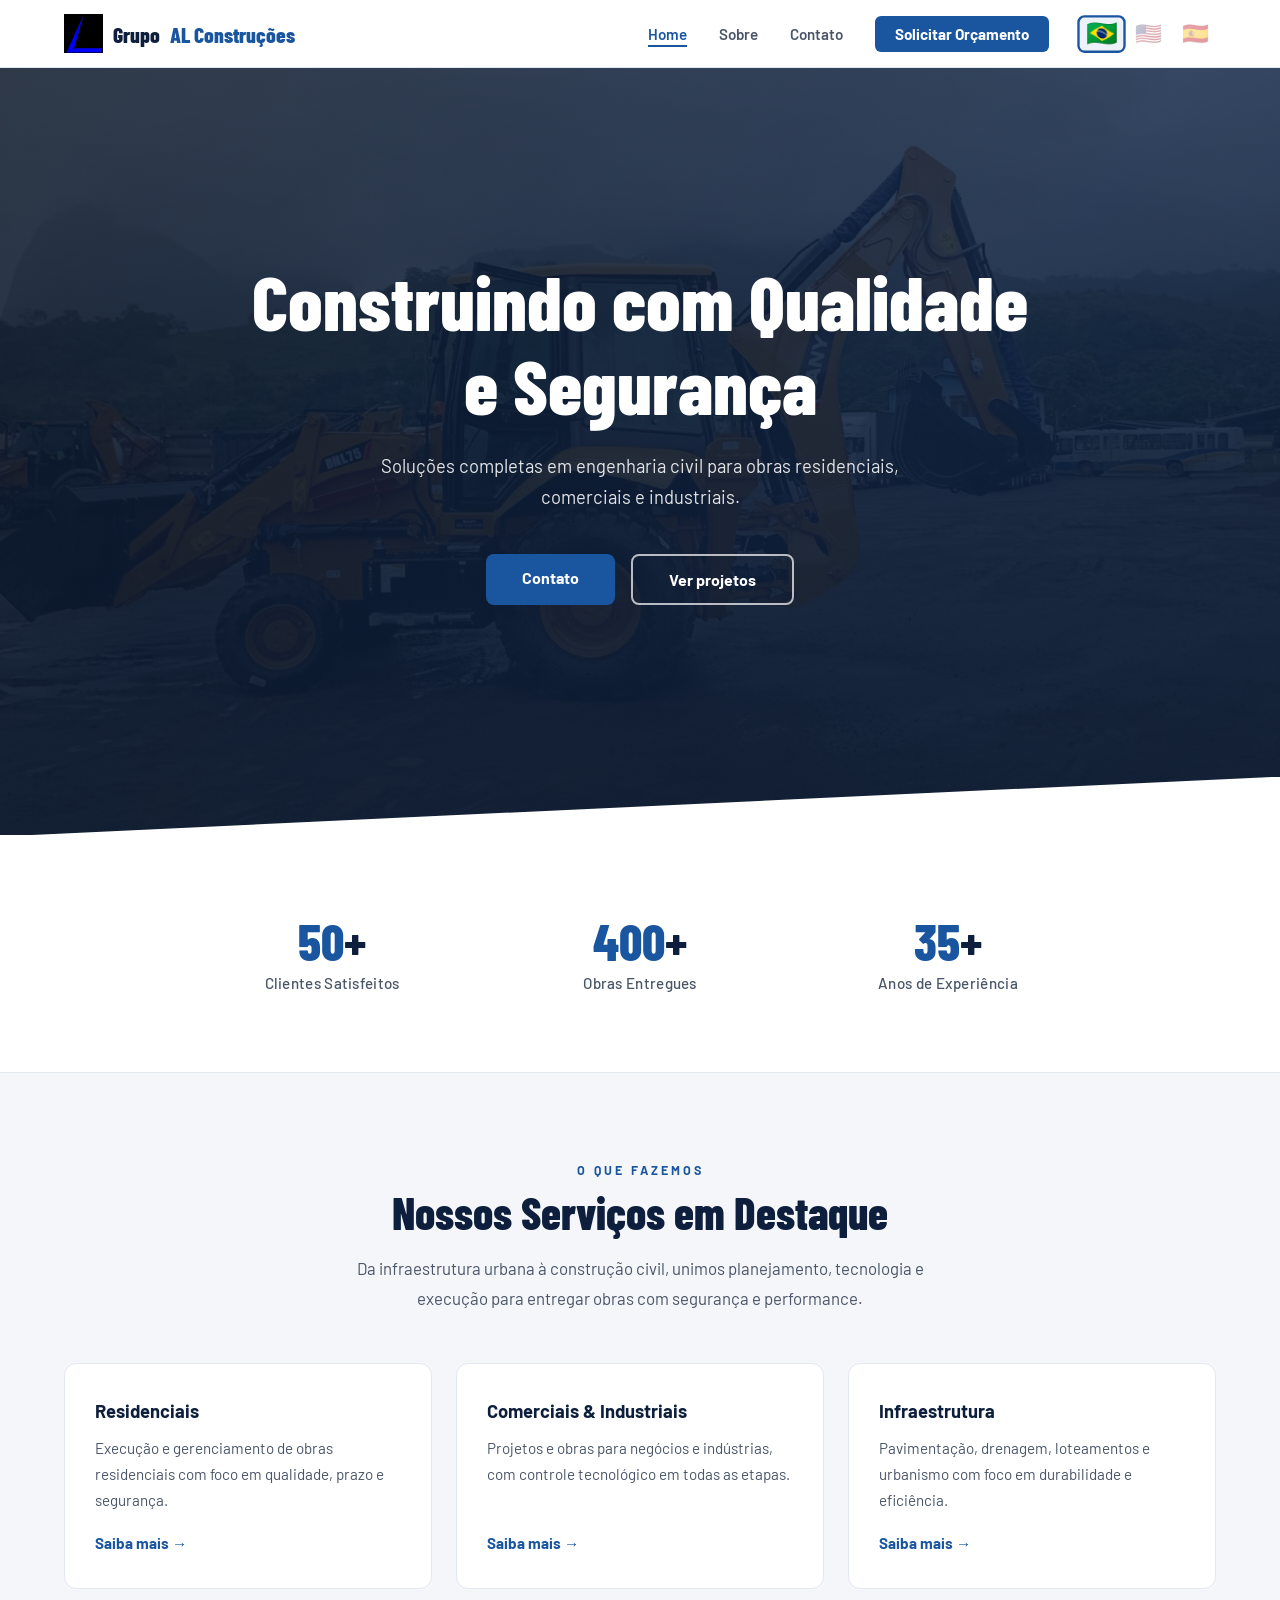
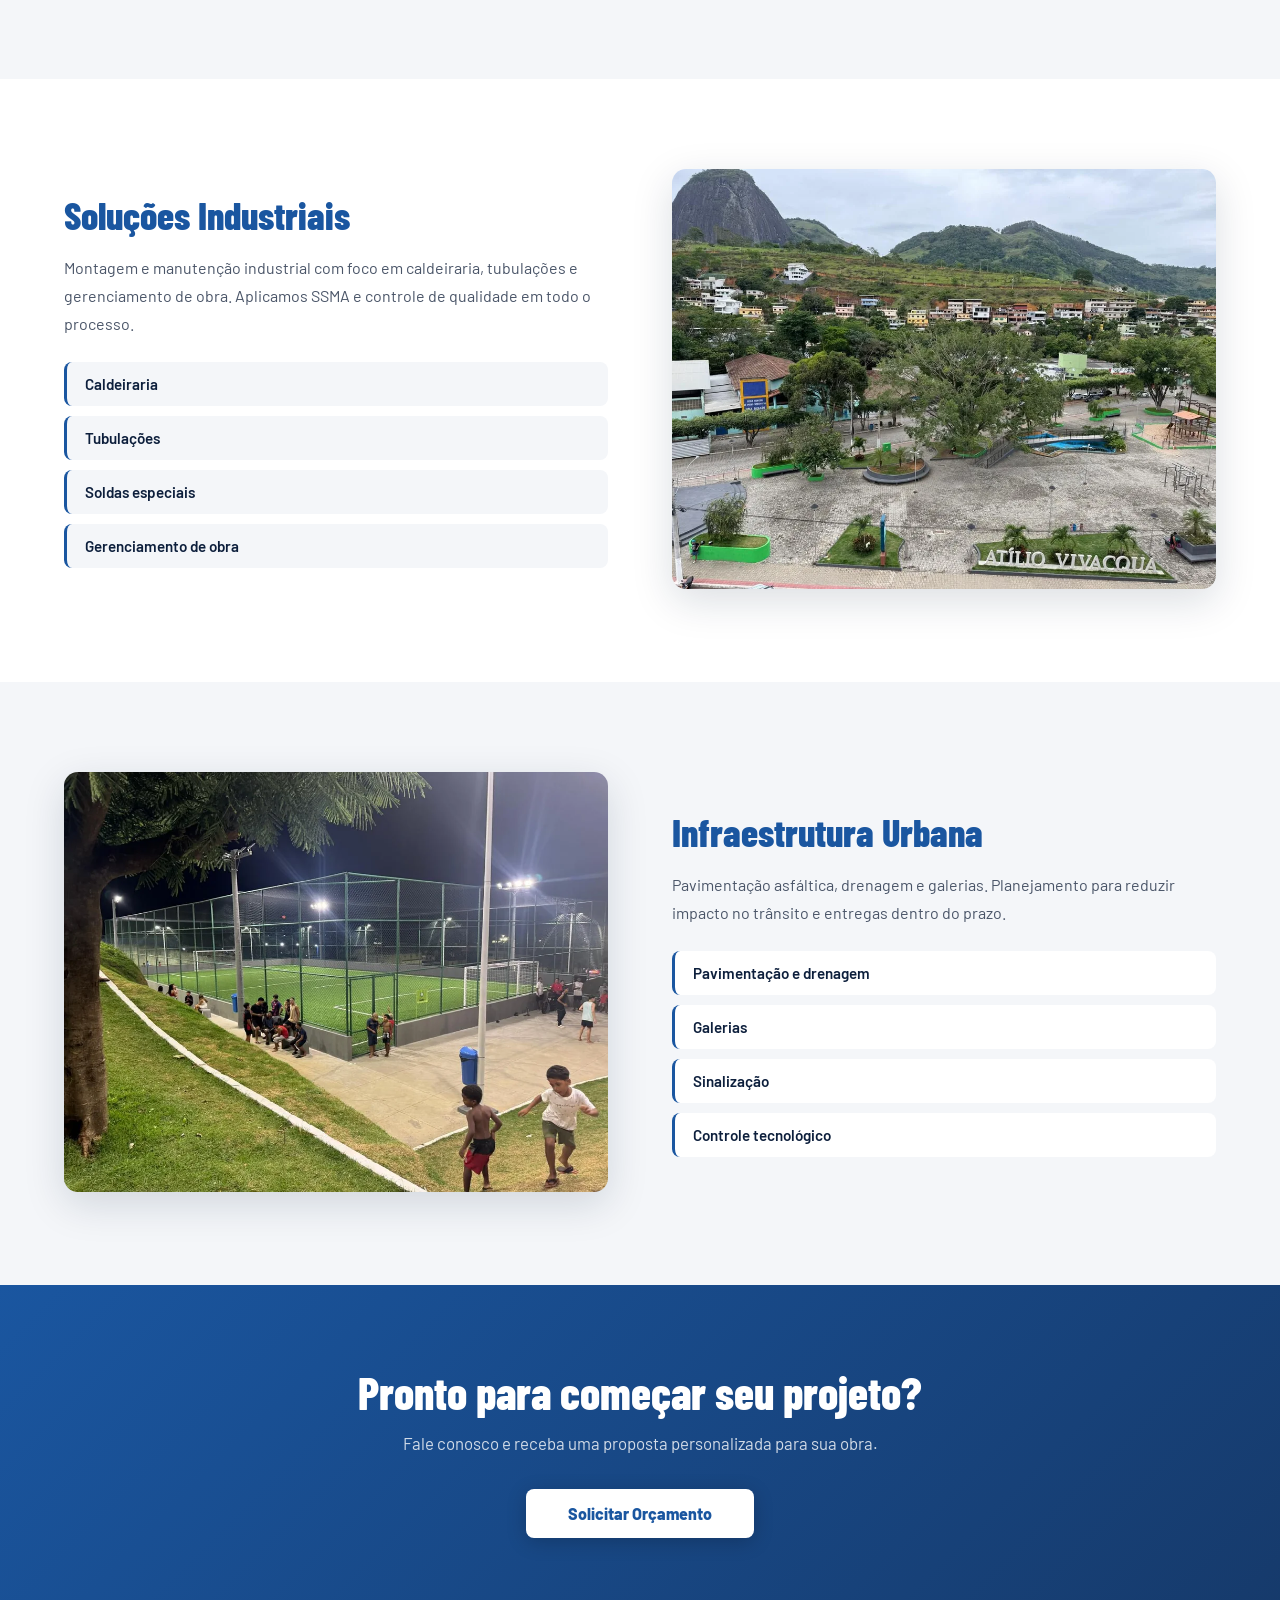
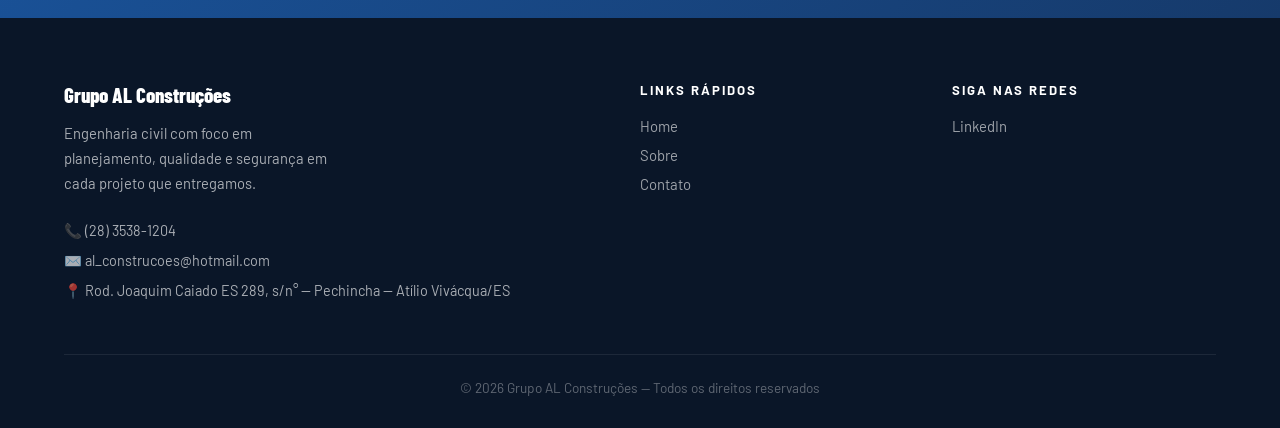
==== commit 37251a81: "converte imagens para WebP e adiciona lazy loading" ====
--- a/index.html
+++ b/index.html
@@ -14,7 +14,7 @@
 
   <!-- HERO -->
   <section class="hero-home">
-    <div class="hero-bg" style="background-image:url('assets/images/hero-home.jpeg');"></div>
+    <div class="hero-bg" style="background-image:url('assets/images/hero-home.webp');"></div>
     <div class="hero-overlay"></div>
     <div class="hero-home-content">
       <h1 data-i18n="hero_title_home">Construindo com <em>Qualidade</em> e <em>Segurança</em></h1>
@@ -86,7 +86,7 @@
         </div>
       </div>
       <div class="service-detail-img">
-        <img src="assets/images/obras/industrial.jpeg" alt="Soluções Industriais"/>
+        <img src="assets/images/obras/industrial.webp" alt="Soluções Industriais" loading="lazy"/>
       </div>
     </div>
   </section>
@@ -105,7 +105,7 @@
         </div>
       </div>
       <div class="service-detail-img">
-        <img src="assets/images/obras/infraestrutura.jpeg" alt="Infraestrutura Urbana"/>
+        <img src="assets/images/obras/infraestrutura.webp" alt="Infraestrutura Urbana" loading="lazy"/>
       </div>
     </div>
   </section>
--- a/assets/css/style.css
+++ b/assets/css/style.css
@@ -98,7 +98,7 @@
    HOME
    ============================================================ */
 .hero-home { margin-top: var(--nav-height); position: relative; min-height: 620px; background: linear-gradient(135deg, #0a1628 0%, #1a3a6b 60%, #0d2e5a 100%); display: flex; align-items: center; justify-content: center; overflow: hidden; }
-.hero-home .hero-bg { position: absolute; inset: 0; background-image: url('../images/hero-home.jpeg'); background-size: cover; background-position: center; opacity: 0.28; }
+.hero-home .hero-bg { position: absolute; inset: 0; background-image: url('../images/hero-home.webp'); background-size: cover; background-position: center; opacity: 0.28; }
 .hero-home .hero-overlay { position: absolute; inset: 0; background: linear-gradient(to bottom, rgba(10,22,40,0.45) 0%, rgba(10,22,40,0.78) 100%); }
 .hero-home::after { content: ''; position: absolute; bottom: -2px; left: 0; right: 0; height: 60px; background: var(--white); clip-path: polygon(0 100%, 100% 0, 100% 100%); }
 .hero-home-content { position: relative; z-index: 2; text-align: center; color: var(--white); padding: 100px 20px 140px; animation: fadeUp .8s ease both; max-width: 820px; }
@@ -186,7 +186,7 @@
 /* ============================================================
    CONTATO
    ============================================================ */
-.hero-bg-contato { background-image: url('../images/hero-sobre.jpeg'); }
+.hero-bg-contato { background-image: url('../images/hero-sobre.webp'); }
 .contato-section { background: var(--gray-light); }
 .contato-grid { display: grid; grid-template-columns: 1fr 1.4fr; gap: 48px; max-width: 1200px; margin: 0 auto; }
 
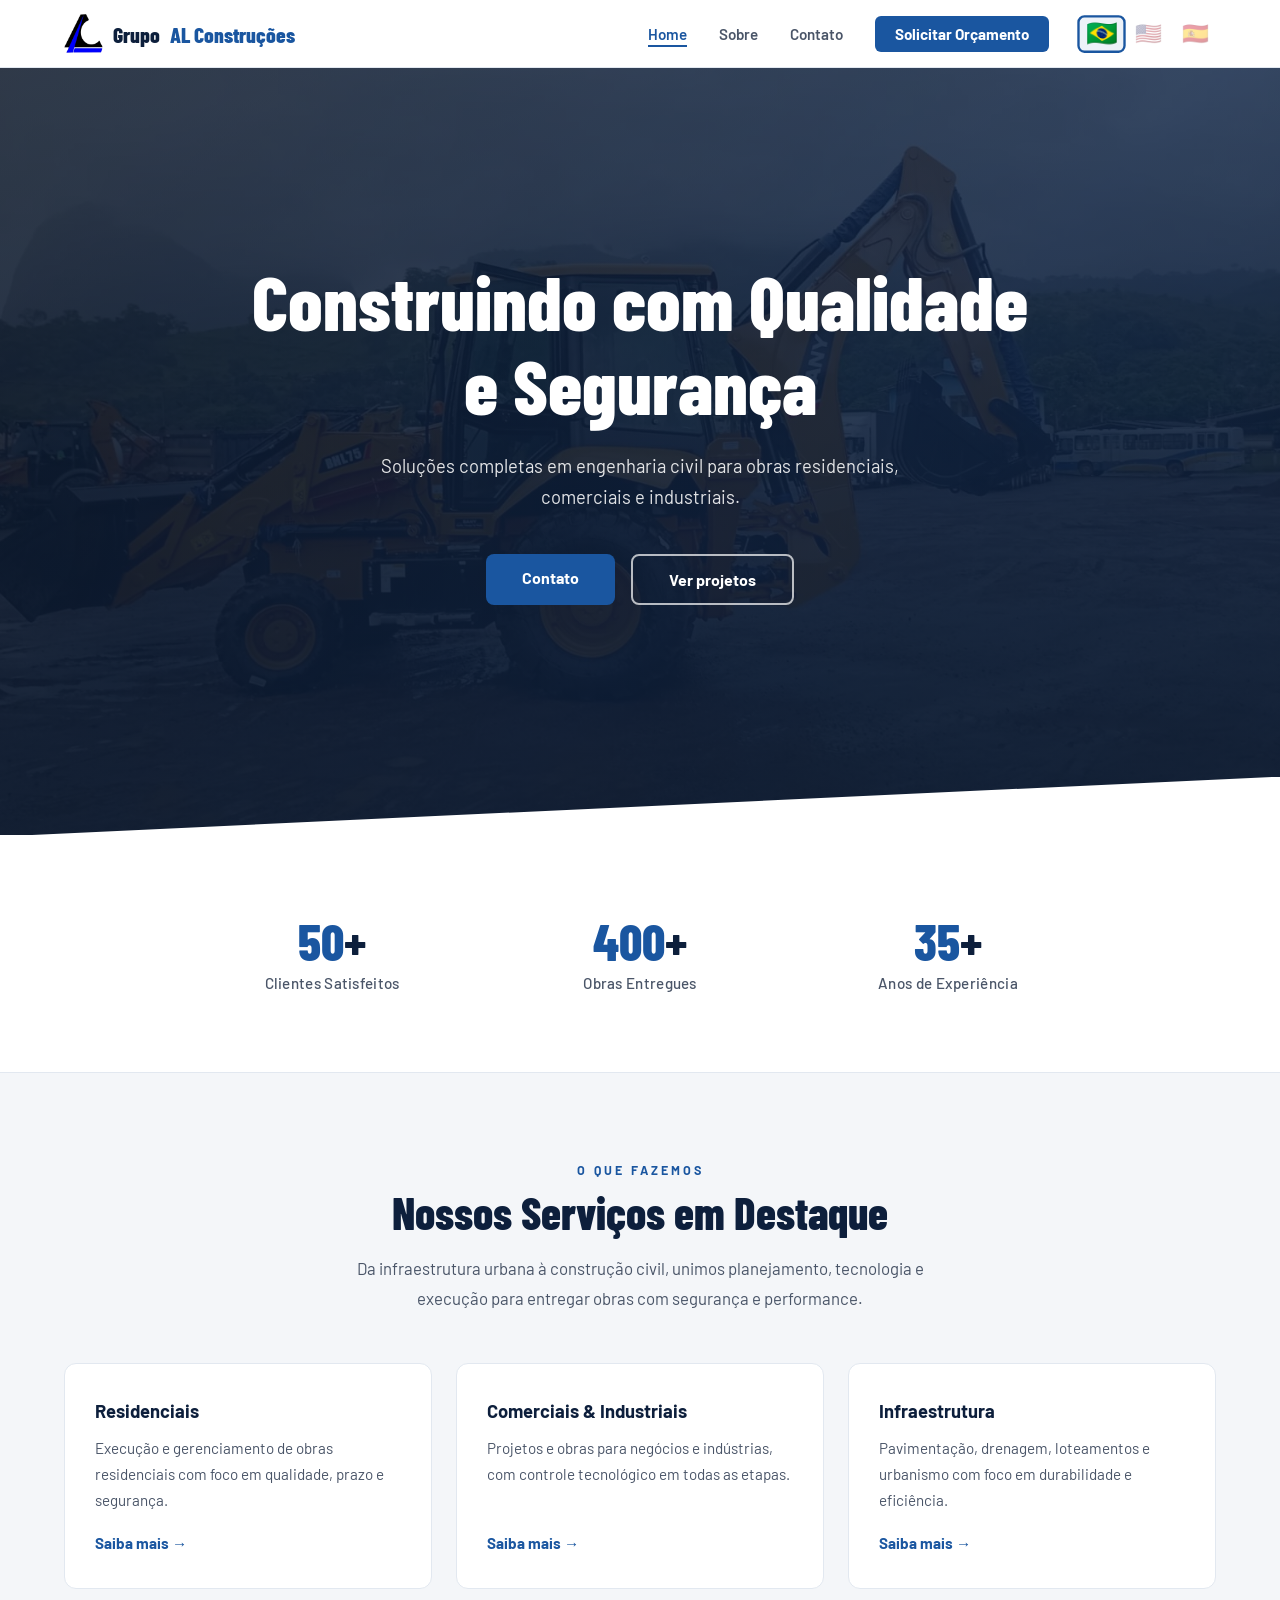
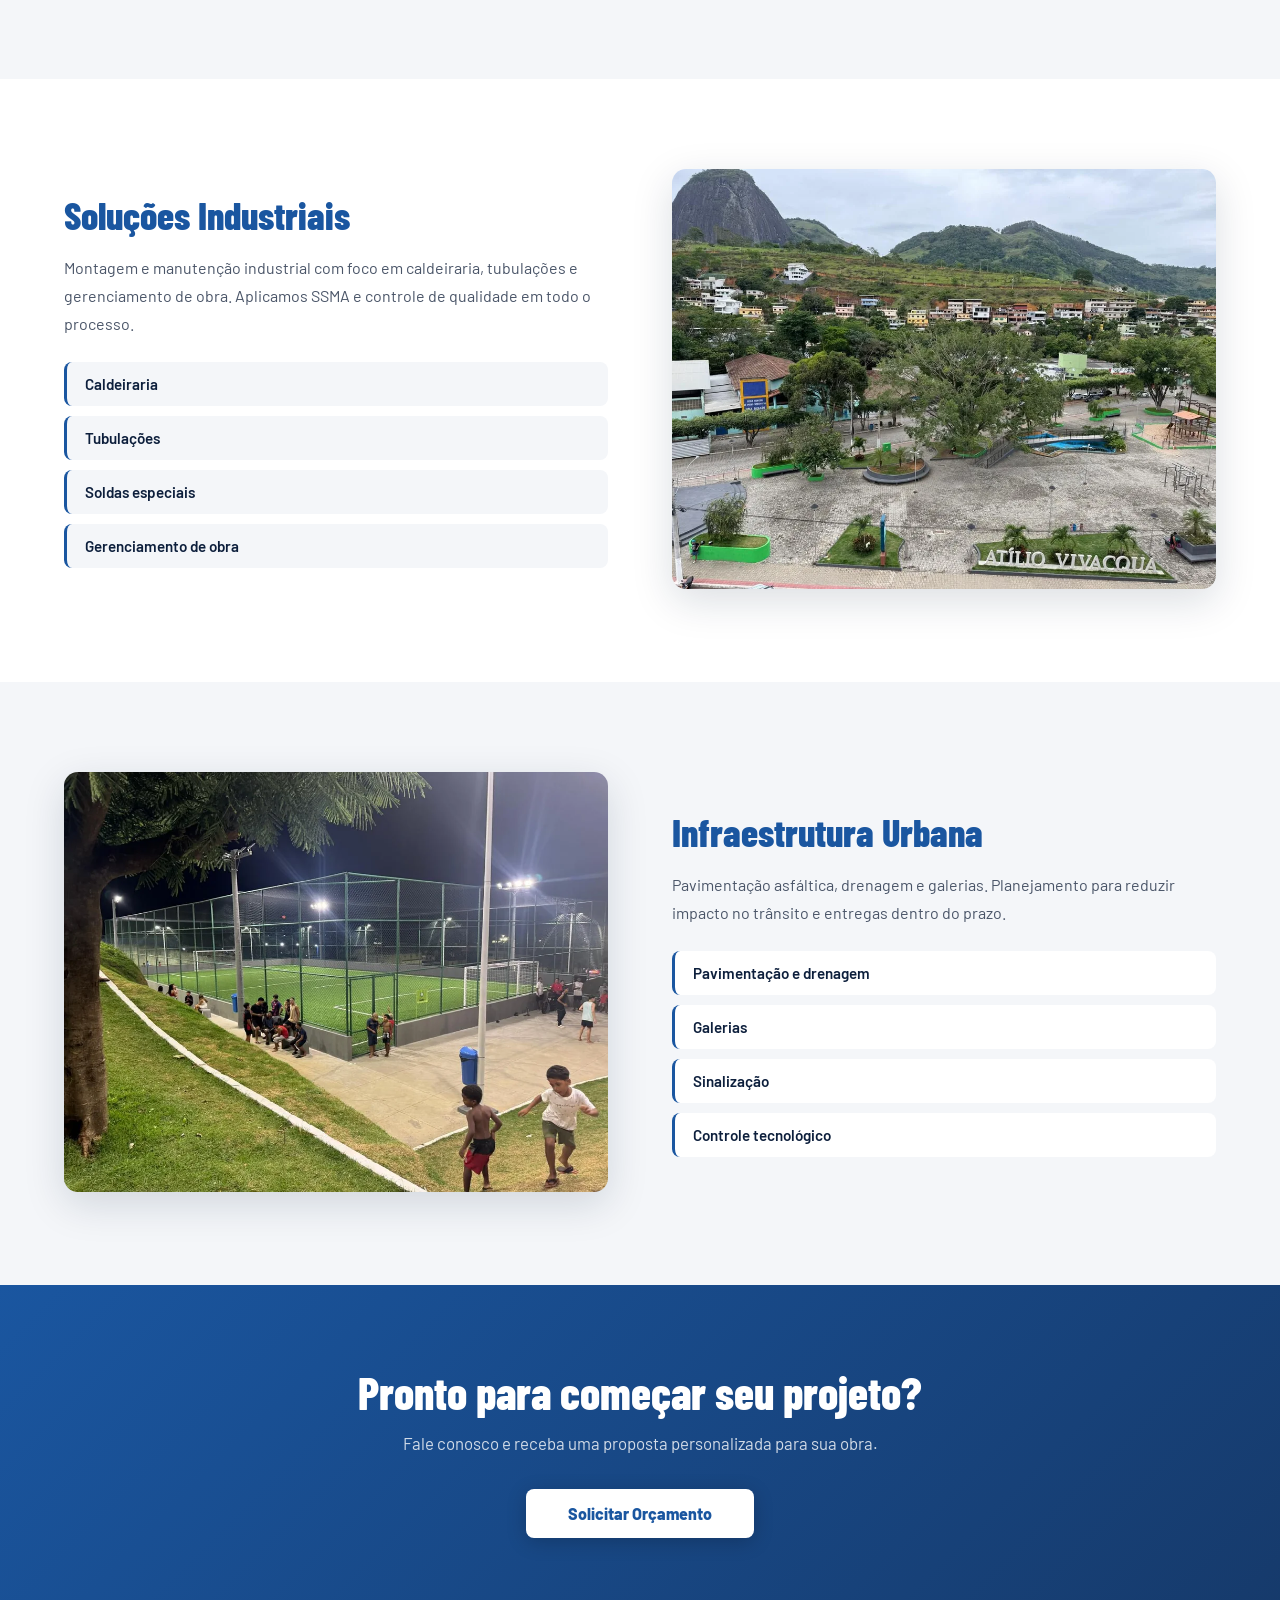
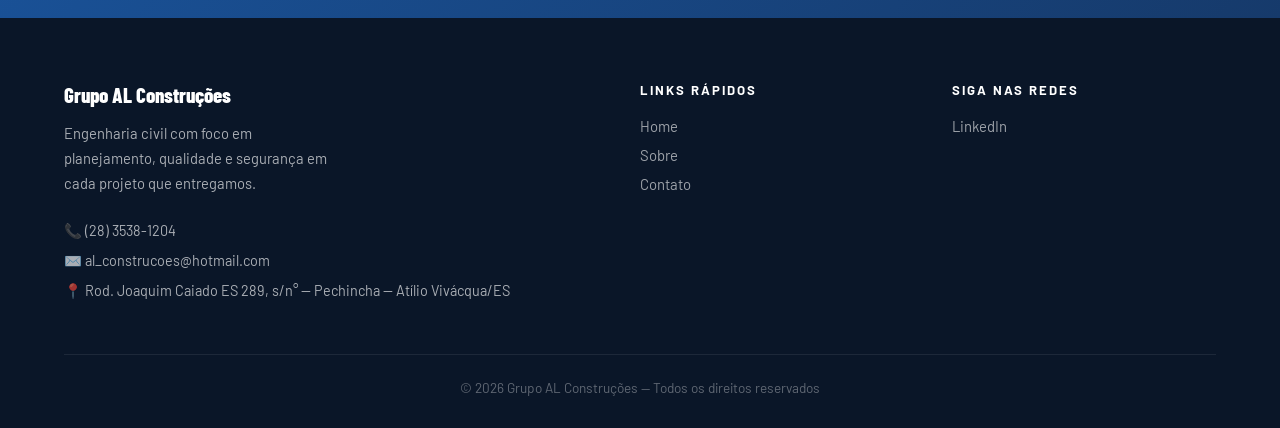
==== commit f26bc371: "adiciona meta tags e Open Graph para SEO" ====
--- a/index.html
+++ b/index.html
@@ -4,6 +4,27 @@
   <meta charset="UTF-8"/>
   <meta name="viewport" content="width=device-width, initial-scale=1.0"/>
   <title>Home | Grupo AL Construções</title>
+  <meta name="description" content="Grupo AL Construções — Engenharia civil com foco em planejamento, qualidade e segurança. Obras residenciais, comerciais, industriais e infraestrutura urbana em Atílio Vivácqua/ES."/>
+  <meta name="keywords" content="engenharia civil, construção, obras, infraestrutura, pavimentação, Atílio Vivácqua, Espírito Santo"/>
+  <meta name="author" content="Grupo AL Construções"/>
+  <meta name="robots" content="index, follow"/>
+  <link rel="canonical" href="https://grupoalconstrucoes.com.br/"/>
+
+  <!-- Open Graph -->
+  <meta property="og:type" content="website"/>
+  <meta property="og:url" content="https://grupoalconstrucoes.com.br/"/>
+  <meta property="og:title" content="Grupo AL Construções | Engenharia Civil"/>
+  <meta property="og:description" content="Mais de 35 anos construindo com qualidade, segurança e compromisso. Obras residenciais, comerciais e infraestrutura urbana no ES."/>
+  <meta property="og:image" content="https://grupoalconstrucoes.com.br/assets/images/hero-home.webp"/>
+  <meta property="og:locale" content="pt_BR"/>
+  <meta property="og:site_name" content="Grupo AL Construções"/>
+
+  <!-- Twitter Card -->
+  <meta name="twitter:card" content="summary_large_image"/>
+  <meta name="twitter:title" content="Grupo AL Construções | Engenharia Civil"/>
+  <meta name="twitter:description" content="Mais de 35 anos construindo com qualidade, segurança e compromisso no ES."/>
+  <meta name="twitter:image" content="https://grupoalconstrucoes.com.br/assets/images/hero-home.webp"/>
+
   <link href="https://fonts.googleapis.com/css2?family=Barlow:wght@400;500;600;700;800&family=Barlow+Condensed:wght@600;700;800&display=swap" rel="stylesheet"/>
   <link rel="stylesheet" href="assets/css/style.css"/>
 </head>
